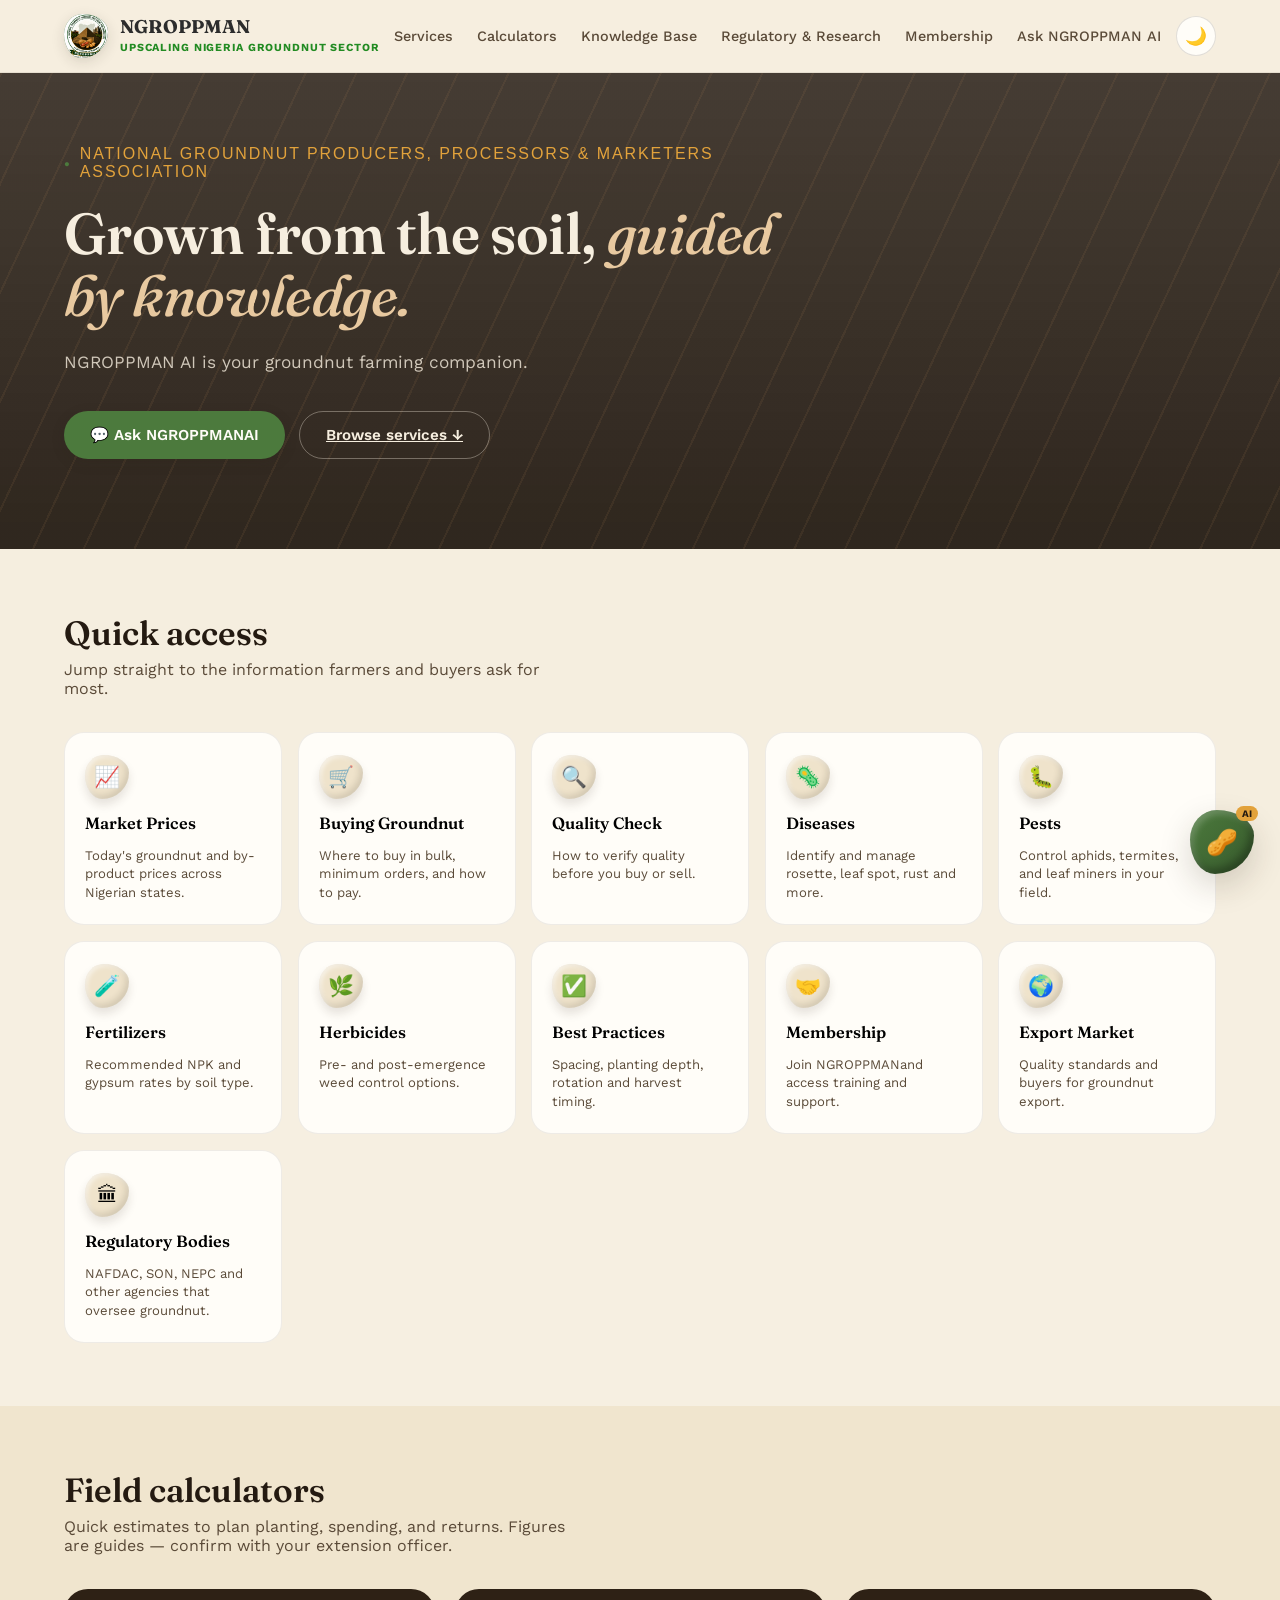
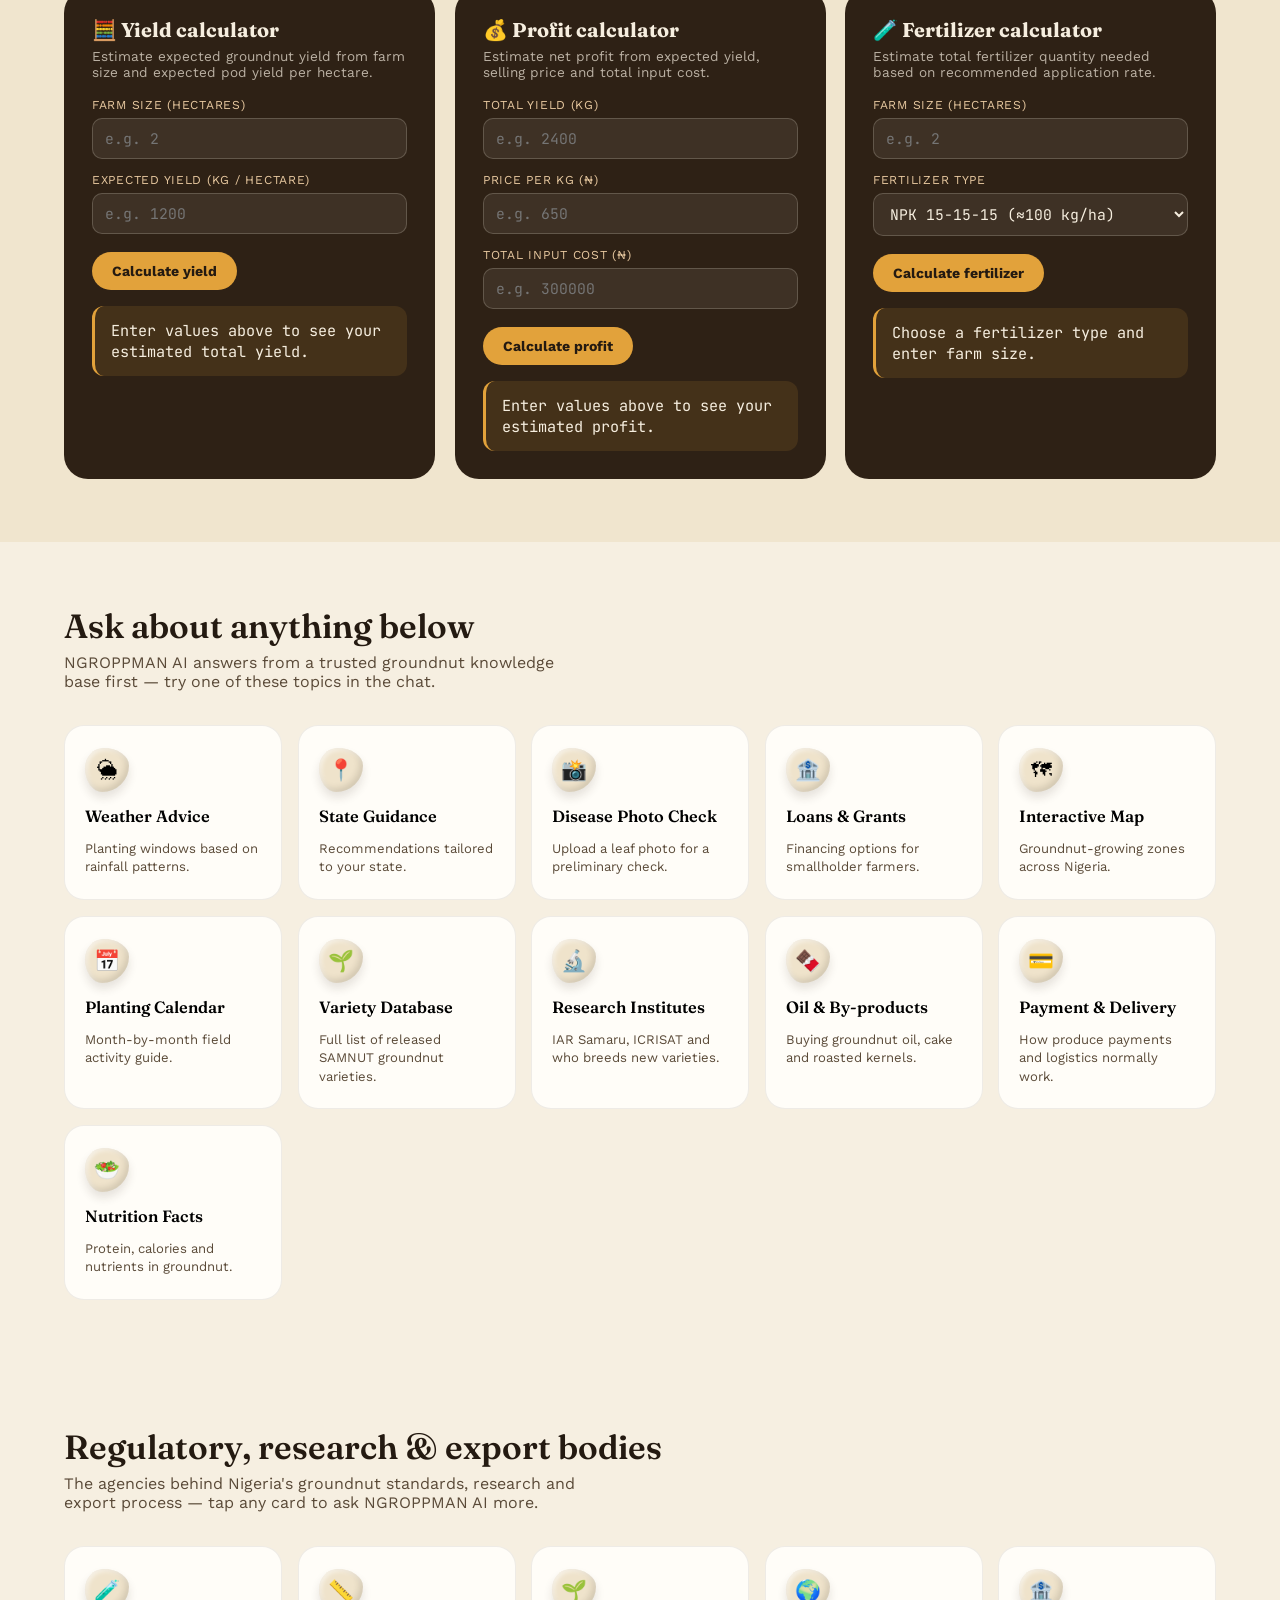
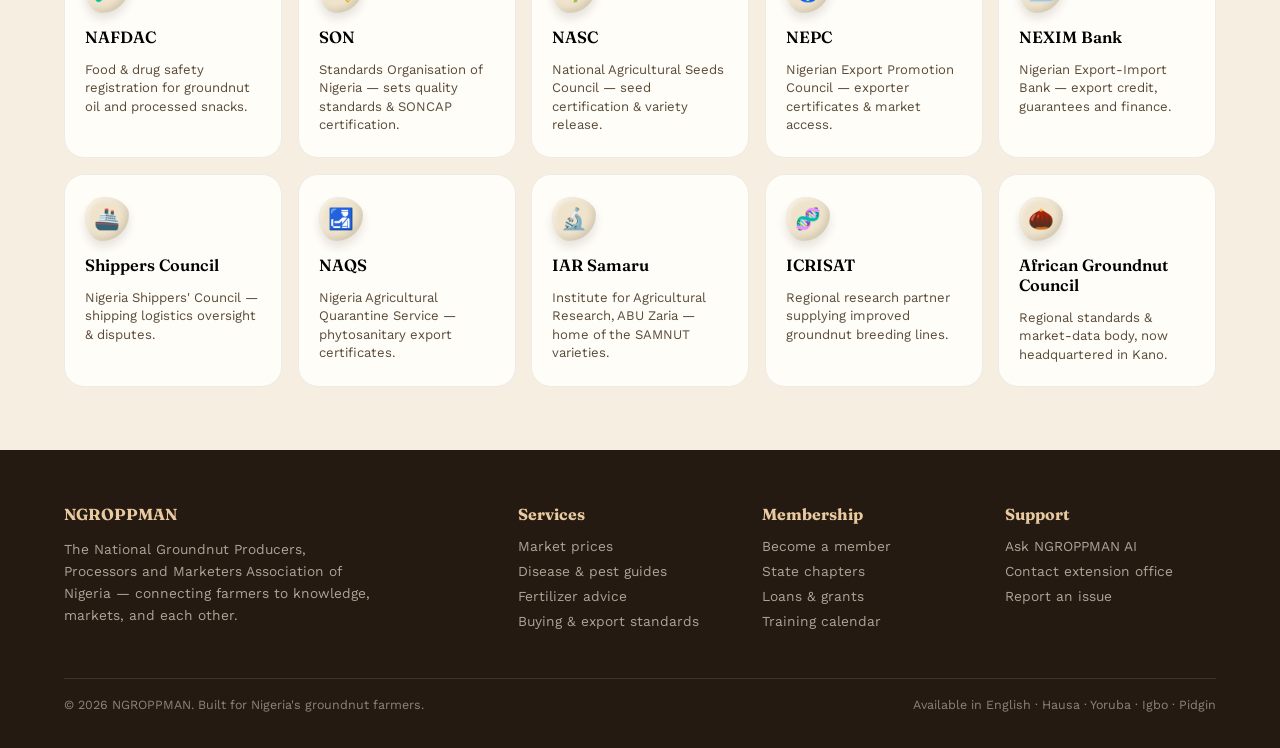
==== Chatbolt.html @ 6d6d4cca "Add files via upload" ====
<!DOCTYPE html>
<html lang="en">
<head>
<meta charset="UTF-8">
<meta name="viewport" content="width=device-width, initial-scale=1.0">
<title>NGROPPMAN AI — Groundnut Farming Assistant</title>
<link rel="preconnect" href="https://fonts.googleapis.com">
<link href="https://fonts.googleapis.com/css2?family=Fraunces:opsz,wght@9..144,400;9..144,500;9..144,600;9..144,700&family=Work+Sans:wght@400;500;600;700&family=JetBrains+Mono:wght@400;500;700&display=swap" rel="stylesheet">
<style>
/* ============ TOKENS ============ */
:root{
  --soil:#2E2115;
  --soil-2:#3E2C1B;
  --peanut:#C6905A;
  --peanut-light:#E8C9A0;
  --leaf:#4C7A3D;
  --leaf-dark:#375A2C;
  --cream:#F6EEDF;
  --cream-2:#EFE3CB;
  --sun:#E2A23B;
  --ink:#241A11;
  --ink-soft:#5A4A38;
  --white:#FFFDF8;
  --danger:#B4472F;
  --radius-pod: 42% 58% 61% 39% / 46% 40% 60% 54%;
  --shadow: 0 12px 32px rgba(46,33,21,0.18);
  --shadow-sm: 0 4px 14px rgba(46,33,21,0.14);
  --font-display: 'Fraunces', serif;
  --font-body: 'Work Sans', sans-serif;
  --font-mono: 'JetBrains Mono', monospace;
  --cream-a: rgba(246,238,223,0.93);
  --cream-2-a: rgba(239,227,203,0.93);
}
[data-theme="dark"]{
  --cream:#221810;
  --cream-2:#2A1E13;
  --white:#2A1E13;
  --ink:#F3E7D4;
  --ink-soft:#CBB79C;
  --soil:#150F0A;
  --shadow: 0 12px 32px rgba(0,0,0,0.45);
  --cream-a: rgba(34,24,16,0.88);
  --cream-2-a: rgba(42,30,19,0.88);
}
*{box-sizing:border-box; margin:0; padding:0;}
html{scroll-behavior:smooth;}
body{
  font-family: var(--font-body);
  color: var(--ink);
  background-image:
    linear-gradient(var(--cream-a), var(--cream-a)),
    url('https://images.unsplash.com/photo-1549978113-29eb25c8177f?fm=jpg&q=70&w=2400&auto=format&fit=crop');
  background-size: cover;
  background-position: center top;
  background-repeat: no-repeat;
  background-attachment: fixed;
  transition: background-color .35s ease, color .35s ease;
  overflow-x:hidden;
}
@media (max-width:760px){
  body{ background-attachment: scroll; }
}
img{max-width:100%; display:block;}
a{color:inherit;}
button{font-family:inherit; cursor:pointer;}
::selection{background:var(--sun); color:var(--ink);}
@media (prefers-reduced-motion: reduce){
  *{animation-duration:0.01ms !important; transition-duration:0.01ms !important;}
}

/* ============ FURROW TEXTURE ============ */
.furrow-bg{
  background-image: repeating-linear-gradient(
    100deg,
    rgba(31,42,31,1.) 0px, rgba(76,122,61,0.06) 2px,
    transparent 2px, transparent 20px
  );
}

/* ============ HEADER ============ */
header{
  position: sticky; top:0; z-index:50;
  display:flex; align-items:center; justify-content:space-between;
  padding: 14px 5vw;
  background: var(--cream-a);
  border-bottom: 1px solid rgba(46,33,21,0.08);
  backdrop-filter: blur(10px);
}
.brand{display:flex; align-items:center; gap:12px;}
.brand-mark{
  width:44px; height:44px; border-radius: var(--radius-pod);
  background: linear-gradient(135deg, var(--leaf), var(--leaf-dark));
  display:flex; align-items:center; justify-content:center;
  color:var(--white); flex-shrink:0; overflow:hidden;
  box-shadow: var(--shadow-sm), inset -3px -4px 7px rgba(0,0,0,0.28), inset 2px 3px 5px rgba(255,255,255,0.22);
}
.brand-mark-img{width:100%; height:100%; object-fit:cover; display:block;}
.brand-mark svg{width:26px; height:26px;}
.brand-text{line-height:1.1;}
.brand-text strong{font-family:var(--font-display); font-size:1.15rem; letter-spacing:0.01em; display:block; font-weight: bolder; color: #2c2c2c;; }
.brand-text span{font-size:0.68rem; color:#228b22; text-transform:uppercase; letter-spacing:0.08em; font-weight: bold;}
nav.top-links{display:flex; gap:24px; align-items:center;}
nav.top-links a{font-size:0.9rem; font-weight:500; text-decoration:none; color:var(--ink-soft); transition:color .2s; white-space:nowrap;}
nav.top-links a:hover{color:var(--leaf);}
.header-actions{display:flex; align-items:center; gap:10px;}
.icon-btn{
  width:40px; height:40px; border-radius:50%; border:1px solid rgba(46,33,21,0.14);
  background:var(--white); display:flex; align-items:center; justify-content:center;
  color:var(--ink); font-size:1.1rem; transition: all .2s;
}
.icon-btn:hover{border-color:var(--leaf); color:var(--leaf); transform:translateY(-1px);}
.menu-toggle{display:none;}

/* ============ HERO ============ */
.hero{
  position:relative;
  padding: 8vh 5vw 10vh;
  background:
    linear-gradient(180deg, rgba(30,21,13,0.82), rgba(30,21,13,0.92)),
    url('https://images.unsplash.com/photo-1739283487615-756b7290f7fb?fm=jpg&q=80&w=2000&auto=format&fit=crop')
    center 65% / cover no-repeat;
  color: var(--cream);
  overflow:hidden;
}
.hero::before{
  content:"";
  position:absolute; inset:0;
  background-image: repeating-linear-gradient(
    115deg, rgba(198,144,90,0.09) 0 2px, transparent 2px 46px
  );
  pointer-events:none;
}
.hero-inner{
  position:relative; z-index:2;
  max-width: 720px;
}
.eyebrow{
  display:inline-flex; align-items:center; gap:8px; font-family: 'Franklin Gothic Medium', 'Arial Narrow', Arial, sans-serif;
 font-size:1.rem; letter-spacing:0.12em; text-transform:uppercase;
  color: var(--sun); margin-bottom:22px;
}
.eyebrow::before{content:"●"; color:var(--leaf); font-size:0.6rem;}
.hero h1{
  font-family: var(--font-display);
  font-weight:600;
  font-size: clamp(1.5rem, 5vw, 3.6rem);
  line-height:1.08;
  letter-spacing:-0.01em;
}
.hero h1 em{font-style:italic; color:var(--peanut-light); font-weight:500;}
.hero p.lead{
  margin-top:22px; font-size:1.08rem; color:rgba(246,238,223,0.8); max-width:56ch; line-height:1.6;
}
.hero-ctas{display:flex; gap:14px; margin-top:34px; flex-wrap:wrap;}
.btn{
  border:none; border-radius:999px; padding:14px 26px; font-weight:600; font-size:0.95rem;
  display:inline-flex; align-items:center; gap:8px; transition: transform .2s, box-shadow .2s, background .2s;
}
.btn-primary{background:var(--leaf); color:var(--white); box-shadow: var(--shadow-sm);}
.btn-primary:hover{transform:translateY(-2px); box-shadow: var(--shadow);}
.btn-ghost{background:transparent; color:var(--cream); border:1px solid rgba(246,238,223,0.35);}
.btn-ghost:hover{border-color:var(--sun); color:var(--sun);}

/* 3D pod scene — rendered by Three.js, rotating groundnut pods with real lighting/depth */
.pod-scene{position:absolute; right:-2%; top:0; width:46%; height:100%; z-index:1; opacity:0.95; touch-action:none;}
.pod-scene canvas{width:100% !important; height:100% !important; display:block;}
@media (max-width: 1180px){.pod-scene{width:42%;}}
@media (max-width: 900px){.pod-scene{width:44%; opacity:0.8;}}
@media (max-width: 760px){
  .hero{padding-bottom:6vh;}
  .pod-scene{position:relative; width:min(260px,68vw); height:200px; margin:32px auto 0; right:auto; top:auto; opacity:1;}
}

/* ============ QUICK ACCESS ============ */
.section{padding: 7vh 5vw; background-color: var(--cream-a);}
.section-head{display:flex; align-items:flex-end; justify-content:space-between; margin-bottom:34px; flex-wrap:wrap; gap:14px;}
.section-head h2{font-family:var(--font-display); font-size:clamp(1.5rem,3vw,2.1rem); font-weight:600;}
.section-head p{color:var(--ink-soft); max-width:52ch; margin-top:6px;}
.quick-grid{
  display:grid; grid-template-columns:repeat(auto-fill, minmax(190px,1fr)); gap:16px;
  perspective:1400px;
}
.quick-card{
  background: var(--white); border-radius:20px; padding:22px 20px;
  border:1px solid rgba(46,33,21,0.08);
  display:flex; flex-direction:column; gap:14px; text-align:left;
  transition: transform .22s ease, box-shadow .22s ease, border-color .22s;
  position:relative; overflow:hidden;
  transform-style:preserve-3d; will-change:transform;
}
.quick-card:hover{box-shadow:var(--shadow); border-color:var(--leaf);}
.quick-card .qi{
  width:44px; height:44px; border-radius: var(--radius-pod);
  display:flex; align-items:center; justify-content:center; font-size:1.3rem;
  background: var(--cream-2); transform: translateZ(18px);
  box-shadow: inset -3px -3px 6px rgba(46,33,21,0.14), inset 2px 2px 5px rgba(255,255,255,0.6), 0 6px 10px rgba(46,33,21,0.12);
}
.quick-card strong, .quick-card span{transform: translateZ(10px);}
.quick-card strong{font-family:var(--font-display); font-size:1.02rem; font-weight:600;}
.quick-card span{font-size:0.82rem; color:var(--ink-soft); line-height:1.4;}

/* ============ CALCULATORS ============ */
.tools-wrap{display:grid; grid-template-columns:repeat(auto-fit,minmax(300px,1fr)); gap:20px; perspective:1400px;}
.tool-card{
  background: var(--soil); color:var(--cream); border-radius:24px; padding:28px;
  position:relative; overflow:hidden;
  transform-style:preserve-3d; will-change:transform;
  transition: box-shadow .25s ease;
}
.tool-card:hover{box-shadow:var(--shadow);}
.tool-card h3{font-family:var(--font-display); font-size:1.25rem; margin-bottom:6px;}
.tool-card p{color:rgba(246,238,223,0.7); font-size:0.85rem; margin-bottom:18px;}
.field-row{display:flex; flex-direction:column; gap:6px; margin-bottom:14px;}
.field-row label{font-size:0.76rem; text-transform:uppercase; letter-spacing:0.06em; color:var(--peanut-light);}
.field-row input, .field-row select{
  background: rgba(246,238,223,0.08); border:1px solid rgba(246,238,223,0.2);
  color:var(--cream); padding:10px 12px; border-radius:10px; font-family:var(--font-mono); font-size:0.92rem;
}
.field-row input:focus, .field-row select:focus{outline:2px solid var(--sun); outline-offset:1px;}
.tool-result{
  margin-top:16px; padding:14px 16px; background:rgba(226,162,59,0.12); border-radius:12px;
  border-left:3px solid var(--sun); font-family:var(--font-mono); font-size:0.95rem; min-height:20px;
}
.calc-btn{
  background:var(--sun); color:var(--ink); border:none; padding:11px 20px; border-radius:999px;
  font-weight:700; font-size:0.88rem; margin-top:4px;
}
.calc-btn:hover{filter:brightness(1.06);}

/* ============ FOOTER ============ */
footer{
  background: var(--ink); color: var(--cream-2); padding: 6vh 5vw 4vh;
}
[data-theme="dark"] footer{background:#0F0B07;}
.footer-grid{display:grid; grid-template-columns:2fr repeat(3,1fr); gap:32px; margin-bottom:40px;}
@media (max-width:800px){.footer-grid{grid-template-columns:1fr 1fr;}}
.footer-grid h4{font-family:var(--font-display); font-size:1rem; margin-bottom:14px; color:var(--peanut-light);font-weight: bolder;}
.footer-grid ul{list-style:none; color: #ffff; }
.footer-grid li{margin-bottom:9px; font-size:0.86rem; color:rgba(246,238,223,0.65);}
.footer-bottom{border-top:1px solid rgba(246,238,223,0.12); padding-top:18px; display:flex; justify-content:space-between; flex-wrap:wrap; gap:10px; font-size:0.78rem; color:rgba(246,238,223,0.5);}

/* ============ FLOATING CHAT LAUNCHER ============ */
.chat-launcher{
  position:fixed; bottom:26px; right:26px; z-index:200;
  width:64px; height:64px; border-radius: var(--radius-pod);
  background: linear-gradient(135deg, var(--leaf), var(--leaf-dark));
  color:var(--white); border:none;
  box-shadow: var(--shadow), inset -4px -5px 9px rgba(0,0,0,0.3), inset 3px 4px 7px rgba(255,255,255,0.22);
  display:flex; align-items:center; justify-content:center; font-size:1.6rem;
  animation: floatPulse 3.4s ease-in-out infinite;
  transition: transform .2s ease;
}
.chat-launcher:hover{transform:scale(1.08) translateY(-2px);}
@keyframes floatPulse{
  0%,100%{ box-shadow: 0 12px 32px rgba(46,33,21,0.18), 0 0 0 0 rgba(76,122,61,0.35);}
  50%{ box-shadow: 0 12px 32px rgba(46,33,21,0.18), 0 0 0 12px rgba(76,122,61,0);}
}
.chat-launcher .badge{
  position:absolute; top:-4px; right:-4px; background:var(--sun); color:var(--ink);
  font-size:0.62rem; font-weight:700; border-radius:999px; padding:2px 6px;
}

/* ============ CHAT WINDOW ============ */
.chat-window{
  position:fixed; bottom:26px; right:26px; z-index:250;
  width:min(400px, 92vw); height:min(660px, 84vh);
  background:var(--white); border-radius:26px; box-shadow: var(--shadow);
  display:flex; flex-direction:column; overflow:hidden;
  transform: translateY(24px) scale(0.96); opacity:0; pointer-events:none;
  transition: all .28s cubic-bezier(.2,.9,.3,1);
  border:1px solid rgba(46,33,21,0.08);
}
.chat-window.open{transform:translateY(0) scale(1); opacity:1; pointer-events:all;}
.chat-head{
  background: var(--soil); color:var(--cream); padding:16px 18px;
  display:flex; align-items:center; gap:12px;
}
.chat-head .avatar{
  width:38px; height:38px; border-radius:var(--radius-pod);
  background: linear-gradient(135deg,var(--sun),var(--peanut));
  display:flex; align-items:center; justify-content:center; font-size:1.1rem;
  box-shadow: inset -3px -4px 7px rgba(0,0,0,0.28), inset 2px 3px 5px rgba(255,255,255,0.25);
}
.chat-head-info{flex:1; line-height:1.2;}
.chat-head-info strong{font-family:var(--font-display); font-size:0.98rem;}
.chat-head-info span{font-size:0.72rem; color:rgba(246,238,223,0.6); display:flex; align-items:center; gap:5px;}
.chat-head-info span::before{content:""; width:6px; height:6px; border-radius:50%; background:#6FCF6F; display:inline-block;}
.chat-close{background:none; border:none; color:var(--cream); font-size:1.2rem; opacity:0.75;}
.chat-close:hover{opacity:1;}

.chat-toolbar{
  display:flex; gap:8px; padding:10px 14px; border-bottom:1px solid rgba(46,33,21,0.08);
  background: var(--cream-2); overflow-x:auto;
}
.chat-toolbar select{
  border:1px solid rgba(46,33,21,0.15); background:var(--white); color:var(--ink);
  border-radius:8px; padding:6px 8px; font-size:0.78rem; font-family:var(--font-body);
}
.tt-btn{
  border:1px solid rgba(46,33,21,0.15); background:var(--white); border-radius:8px;
  padding:6px 9px; font-size:0.78rem; color:var(--ink-soft); display:flex; align-items:center; gap:5px; white-space:nowrap;
}
.tt-btn.active{border-color:var(--leaf); color:var(--leaf); background:rgba(76,122,61,0.08);}

.chat-body{
  flex:1; overflow-y:auto; padding:16px; display:flex; flex-direction:column; gap:12px;
  background: var(--cream);
}
/* dialogue rows: avatar + bubble, so it reads as a back-and-forth conversation */
.msg-row{display:flex; align-items:flex-end; gap:8px; max-width:100%;}
.msg-row.bot{justify-content:flex-start;}
.msg-row.user{justify-content:flex-end;}
.msg-avatar{
  width:26px; height:26px; border-radius:var(--radius-pod); flex-shrink:0;
  display:flex; align-items:center; justify-content:center; font-size:0.85rem;
  background: linear-gradient(135deg,var(--sun),var(--peanut)); margin-bottom:2px;
  box-shadow: inset -2px -3px 5px rgba(0,0,0,0.28), inset 1px 2px 4px rgba(255,255,255,0.25);
}
.msg-row.user .msg-avatar{background:var(--leaf); color:var(--white);}
.msg{max-width:78%; padding:11px 14px; border-radius:16px; font-size:0.89rem; line-height:1.5; animation: msgIn .25s ease;}
@keyframes msgIn{from{opacity:0; transform:translateY(6px);} to{opacity:1; transform:translateY(0);}}
.msg.bot{background:var(--white); border:1px solid rgba(46,33,21,0.08); border-bottom-left-radius:4px;}
.msg.user{background:var(--leaf); color:var(--white); border-bottom-right-radius:4px;}
.msg.bot .src{display:block; margin-top:8px; font-size:0.68rem; color:var(--ink-soft); font-family:var(--font-mono);}
.msg img{border-radius:10px; margin-top:8px; max-width:100%;}
.timestamp{font-size:0.64rem; color:var(--ink-soft); opacity:0.7; margin-top:3px; display:block;}
.msg-row.user .timestamp{text-align:right;}
.typing-row{display:flex; align-items:flex-end; gap:8px;}
.typing{display:flex; gap:4px; padding:12px 14px; background:var(--white); border-radius:16px; border:1px solid rgba(46,33,21,0.08); border-bottom-left-radius:4px;}
.typing span{width:6px; height:6px; border-radius:50%; background:var(--ink-soft); animation:blink 1.2s infinite;}
.typing span:nth-child(2){animation-delay:.2s;} .typing span:nth-child(3){animation-delay:.4s;}
@keyframes blink{0%,80%,100%{opacity:.25;} 40%{opacity:1;}}

.quick-replies{display:flex; gap:8px; flex-wrap:wrap; padding:0 16px 10px;}
.qr-chip{
  border:1px solid rgba(46,33,21,0.15); background:var(--white); border-radius:999px;
  padding:7px 13px; font-size:0.78rem; color:var(--ink-soft);
}
.qr-chip:hover{border-color:var(--leaf); color:var(--leaf);}

.chat-input-row{
  padding:12px 14px; border-top:1px solid rgba(46,33,21,0.08); background:var(--white);
  display:flex; align-items:flex-end; gap:8px;
}
.chat-input-row textarea{
  flex:1; resize:none; border:1px solid rgba(46,33,21,0.15); border-radius:16px; padding:10px 14px;
  font-family:var(--font-body); font-size:0.88rem; max-height:90px; background:var(--cream); color:var(--ink);
}
.chat-input-row textarea:focus{outline:none; border-color:var(--leaf);}
.round-btn{
  width:40px; height:40px; border-radius:50%; border:none; flex-shrink:0;
  display:flex; align-items:center; justify-content:center; font-size:1.05rem; color:var(--white);
  background:var(--ink-soft);
}
.round-btn.mic{background:var(--peanut);}
.round-btn.mic.recording{background:var(--danger); animation:recPulse 1s infinite;}
@keyframes recPulse{0%,100%{box-shadow:0 0 0 0 rgba(180,71,47,0.5);} 50%{box-shadow:0 0 0 8px rgba(180,71,47,0);}}
.round-btn.send{background:var(--leaf);}
.round-btn.img{background:var(--sun); color:var(--ink);}
.round-btn:hover{filter:brightness(1.08);}
.img-preview{display:flex; align-items:center; gap:8px; padding:0 16px 8px; font-size:0.76rem; color:var(--ink-soft);}
.img-preview img{width:34px; height:34px; object-fit:cover; border-radius:8px;}
.img-preview button{background:none; border:none; color:var(--danger); font-size:0.9rem;}

@media (max-width:480px){
  .chat-window{ bottom:0; right:0; width:100vw; height:100vh; border-radius:0;}
  .chat-launcher{bottom:18px; right:18px;}
}

/* Mobile nav */
@media (max-width: 768px) {
  .menu-toggle{
    display:flex;
  }
  .top-links {
    position: absolute;
    top: 100%;
    left: 0;
    right: 0;
    display: flex;
    flex-direction: column;
    background: var(--soil);
    max-height: 0;
    overflow: hidden;
    opacity: 0;
    transition: max-height 0.3s ease, opacity 0.3s ease;
    z-index: 50;
    gap: 0;
  }

  .top-links.open {
    max-height: 400px;
    opacity: 1;
  }

  nav.top-links a {          /* ← was ".top-links a" */
    color: #FFFDF8;
    padding: 14px 20px;
    border-bottom: 1px solid rgba(255,255,255,0.08);
  }

  header {
    position: relative;
  }
}

/* Desktop: make sure mobile styles don't leak */
@media (min-width: 769px) {
  .top-links {
    position: static;
    display: flex;
    max-height: none;
    opacity: 1;
  }
}

/* ============ RESPONSIVE TUNING: tablets, laptops, desktops ============ */

/* touch-friendly tap targets everywhere, all breakpoints */
.icon-btn, .round-btn, .calc-btn, .qr-chip, .tt-btn, .chat-close{ -webkit-tap-highlight-color:transparent; }
@media (pointer:coarse){
  .icon-btn{width:44px; height:44px;}
  .round-btn{width:44px; height:44px;}
  .qr-chip, .tt-btn{padding-top:9px; padding-bottom:9px;}
  nav.top-links a{padding:6px 0;}
}

/* large desktops / laptops: cap line-length, give sections breathing room */
@media (min-width:1440px){
  .hero-inner{max-width:800px;}
  .section{padding:8vh 6vw;}
  .quick-grid{grid-template-columns:repeat(auto-fill, minmax(210px,1fr));}
}

/* tablets in landscape and small laptops */
@media (max-width:1024px){
  .section{padding:6vh 5vw;}
  .hero{padding:7vh 5vw 8vh;}
  .quick-grid{grid-template-columns:repeat(auto-fill, minmax(170px,1fr)); gap:14px;}
  .tools-wrap{grid-template-columns:repeat(auto-fit,minmax(260px,1fr));}
  .chat-window{width:min(380px, 90vw); height:min(600px, 80vh);}
}

/* tablets in portrait */
@media (max-width:860px){
  .hero{text-align:left;}
  .hero-ctas .btn{flex:1 1 auto; justify-content:center;}
  .section-head{align-items:flex-start;}
  .quick-grid{grid-template-columns:repeat(2, 1fr);}
  .footer-grid{gap:24px;}
}

/* small tablets / large phones */
@media (max-width:680px){
  header{padding:12px 5vw;}
  .brand-text strong{font-size:1.02rem;}
  .hero p.lead{font-size:1rem;}
  .hero-ctas{gap:10px;}
  .btn{padding:13px 20px; font-size:0.9rem;}
  .quick-grid{grid-template-columns:repeat(2, 1fr); gap:12px;}
  .quick-card{padding:18px 16px;}
  .tools-wrap{grid-template-columns:1fr;}
  .footer-grid{grid-template-columns:1fr 1fr; gap:22px;}
  .footer-grid > div{
    background: rgba(246,238,223,0.05);
    border: 1px solid rgba(246,238,223,0.1);
    border-radius: 16px;
    padding: 16px 16px 6px;
    
  }
  .footer-grid > div:first-child{
    grid-column: 1 / -1;
    background: rgba(198,144,90,0.08);
    border-color: rgba(198,144,90,0.18);
  }
}

/* phones */
@media (max-width:420px){
  .quick-grid{grid-template-columns:1fr 1fr; gap:10px;}
  .hero h1{font-size:clamp(1.7rem, 8vw, 2.2rem); }
  .footer-bottom{flex-direction:column; align-items:flex-start;}
}
</style>
</head>
<body>

<header>
  <div class="brand">
    <div class="brand-mark" aria-label="NGROPPMAN logo">
      <img src="ngroppman logo.jpeg">
    </div>
    <div class="brand-text">
      <strong>NGROPPMAN</strong>
      <span>Upscaling Nigeria Groundnut Sector</span>
    </div>
  </div>
  <nav class="top-links" id="topNav">
    <a href="#quick-access">Services</a>
    <a href="#tools">Calculators</a>
    <a href="#kb">Knowledge Base</a>
    <a href="#bodies">Regulatory &amp; Research</a>
    <a href="#membership">Membership</a>
    <a href="#" onclick="openChat(); return false;">Ask NGROPPMAN AI</a>
  </nav>
  <div class="header-actions">
    <button class="icon-btn" id="themeToggle" title="Toggle dark mode" aria-label="Toggle dark mode">🌙</button>
    <button class="icon-btn menu-toggle" id="menuToggle" aria-label="Open menu">☰</button>
  </div>
</header>

<section class="hero">
  <div class="hero-inner">
    <div class="eyebrow">National Groundnut Producers, Processors &amp; Marketers Association</div>
    <h1>Grown from the soil, <em>guided by knowledge.</em></h1>
    <p class="lead">NGROPPMAN AI is your groundnut farming companion.</p>
    <div class="hero-ctas">
      <button class="btn btn-primary" onclick="openChat()">💬 Ask NGROPPMANAI</button>
      <a class="btn btn-ghost" href="#quick-access">Browse services ↓</a>
    </div>
  </div>
  <div class="pod-scene" id="podScene" aria-hidden="true"></div>
</section>

<section class="section furrow-bg" id="quick-access">
  <div class="section-head">
    <div>
      <h2>Quick access</h2>
      <p>Jump straight to the information farmers and buyers ask for most.</p>
    </div>
  </div>
  <div class="quick-grid" id="quickGrid"></div>
</section>

<section class="section" id="tools" style="background-color:var(--cream-2-a);">
  <div class="section-head">
    <div>
      <h2>Field calculators</h2>
      <p>Quick estimates to plan planting, spending, and returns. Figures are guides — confirm with your extension officer.</p>
    </div>
  </div>
  <div class="tools-wrap">

    <div class="tool-card">
      <h3>🧮 Yield calculator</h3>
      <p>Estimate expected groundnut yield from farm size and expected pod yield per hectare.</p>
      <div class="field-row">
        <label>Farm size (hectares)</label>
        <input type="number" id="yFarm" placeholder="e.g. 2" min="0" step="0.1">
      </div>
      <div class="field-row">
        <label>Expected yield (kg / hectare)</label>
        <input type="number" id="yPerHa" placeholder="e.g. 1200" min="0">
      </div>
      <button class="calc-btn" onclick="calcYield()">Calculate yield</button>
      <div class="tool-result" id="yResult">Enter values above to see your estimated total yield.</div>
    </div>

    <div class="tool-card">
      <h3>💰 Profit calculator</h3>
      <p>Estimate net profit from expected yield, selling price and total input cost.</p>
      <div class="field-row">
        <label>Total yield (kg)</label>
        <input type="number" id="pYield" placeholder="e.g. 2400" min="0">
      </div>
      <div class="field-row">
        <label>Price per kg (₦)</label>
        <input type="number" id="pPrice" placeholder="e.g. 650" min="0">
      </div>
      <div class="field-row">
        <label>Total input cost (₦)</label>
        <input type="number" id="pCost" placeholder="e.g. 300000" min="0">
      </div>
      <button class="calc-btn" onclick="calcProfit()">Calculate profit</button>
      <div class="tool-result" id="pResult">Enter values above to see your estimated profit.</div>
    </div>

    <div class="tool-card">
      <h3>🧪 Fertilizer calculator</h3>
      <p>Estimate total fertilizer quantity needed based on recommended application rate.</p>
      <div class="field-row">
        <label>Farm size (hectares)</label>
        <input type="number" id="fFarm" placeholder="e.g. 2" min="0" step="0.1">
      </div>
      <div class="field-row">
        <label>Fertilizer type</label>
        <select id="fType">
          <option value="100">NPK 15-15-15 (≈100 kg/ha)</option>
          <option value="50">SSP — Single Super Phosphate (≈50 kg/ha)</option>
          <option value="25">Gypsum, at pegging (≈25 kg/ha)</option>
        </select>
      </div>
      <button class="calc-btn" onclick="calcFert()">Calculate fertilizer</button>
      <div class="tool-result" id="fResult">Choose a fertilizer type and enter farm size.</div>
    </div>

  </div>
</section>

<section class="section" id="kb">
  <div class="section-head">
    <div>
      <h2>Ask about anything below</h2>
      <p>NGROPPMAN AI answers from a trusted groundnut knowledge base first — try one of these topics in the chat.</p>
    </div>
  </div>
  <div class="quick-grid" id="kbGrid"></div>
</section>

<section class="section furrow-bg" id="bodies">
  <div class="section-head">
    <div>
      <h2>Regulatory, research &amp; export bodies</h2>
      <p>The agencies behind Nigeria's groundnut standards, research and export process — tap any card to ask NGROPPMAN AI more.</p>
    </div>
  </div>
  <div class="quick-grid" id="bodiesGrid"></div>
</section>

<footer id="membership">
  <div class="footer-grid">
    <div>
      <h4>NGROPPMAN</h4>
      <p style="font-size:0.86rem; color:rgba(246,238,223,0.65); max-width:34ch; line-height:1.6;">
        The National Groundnut Producers, Processors and Marketers Association of Nigeria — connecting farmers to knowledge, markets, and each other.
      </p>
    </div>
    <div>
      <h4>Services</h4>
      <ul>
        <li>Market prices</li>
        <li>Disease &amp; pest guides</li>
        <li>Fertilizer advice</li>
        <li>Buying &amp; export standards</li>
      </ul>
    </div>
    <div>
      <h4>Membership</h4>
      <ul>
        <li>Become a member</li>
        <li>State chapters</li>
        <li>Loans &amp; grants</li>
        <li>Training calendar</li>
      </ul>
    </div>
    <div>
      <h4>Support</h4>
      <ul>
        <li>Ask NGROPPMAN AI</li>
        <li>Contact extension office</li>
        <li>Report an issue</li>
      </ul>
    </div>
  </div>
  <div class="footer-bottom">
    <span>© 2026 NGROPPMAN. Built for Nigeria's groundnut farmers.</span>
    <span>Available in English · Hausa · Yoruba · Igbo · Pidgin</span>
  </div>
</footer>

<!-- Chat launcher -->
<button class="chat-launcher" id="chatLauncher" onclick="openChat()" aria-label="Open NGROPPMAN AI chat">
 🥜 <span class="badge">AI</span>
</button>

<!-- Chat window -->
<div class="chat-window" id="chatWindow" role="dialog" aria-label="NGROPPMAN AI chat">
  <div class="chat-head">
    <div class="avatar">🥜</div>
    <div class="chat-head-info">
      <strong>NGROPPMAN AI</strong>
      <span id="statusLine">Online · answers from the NGROPPMAN knowledge base</span>
    </div>
    <button class="chat-close" onclick="closeChat()" aria-label="Close chat">✕</button>
  </div>

  <div class="chat-toolbar">
    <select id="langSelect" title="Response language">
      <option value="en">🇬🇧 English</option>
      <option value="ha">🇳🇬 Hausa</option>
      <option value="yo">🇳🇬 Yoruba</option>
      <option value="ig">🇳🇬 Igbo</option>
      <option value="pcm">🇳🇬 Pidgin</option>
    </select>
    <button class="tt-btn" id="voiceOutToggle" onclick="toggleVoiceOut()">🔊 Voice reply: off</button>
    <button class="tt-btn" onclick="toggleTheme()">🌙 Dark mode</button>
  </div>

  <div class="chat-body" id="chatBody"></div>

  <div class="quick-replies" id="quickReplies"></div>
  <div class="img-preview" id="imgPreview" style="display:none;">
    <img id="imgPreviewThumb" src="" alt="">
    <span>Photo attached — describe the symptoms and send.</span>
    <button onclick="clearImage()">Remove</button>
  </div>

  <div class="chat-input-row">
    <button class="round-btn img" onclick="document.getElementById('imgInput').click()" title="Attach photo" aria-label="Attach photo">📎</button>
    <input type="file" id="imgInput" accept="image/*" style="display:none" onchange="handleImage(event)">
    <textarea id="chatInput" rows="1" placeholder="Type your farming question..." onkeydown="handleKey(event)"></textarea>
    <button class="round-btn mic" id="micBtn" onclick="toggleMic()" title="Voice input" aria-label="Voice input">🎤</button>
    <button class="round-btn send" onclick="sendMessage()" title="Send" aria-label="Send message">➤</button>
  </div>
</div>

<script src="https://cdnjs.cloudflare.com/ajax/libs/three.js/r128/three.min.js"></script>
<script>
/* =====================================================================
   NGROPPMANAI — front-end demo logic.
   The knowledge base below is illustrative sample content standing in
   for Phase 2 (real NGROPPMANmanuals / extension guides / research).
   The reply engine is a keyword-matching stand-in for the Phase 3
   system-prompted AI, wired so the real API call can be dropped in
   later at callAI() without changing any UI code.
===================================================================== */

/* ---------- THEME ---------- */
function toggleTheme(){
  const html = document.documentElement;
  const isDark = html.getAttribute('data-theme') === 'dark';
  html.setAttribute('data-theme', isDark ? 'light' : 'dark');
  document.getElementById('themeToggle').textContent = isDark ? '🌙' : '☀️';
}
document.getElementById('themeToggle').onclick = toggleTheme;

/* ---------- MOBILE NAV ---------- */
const menuToggle = document.getElementById('menuToggle');
const topNav = document.getElementById('topNav');

menuToggle.addEventListener('click', () => {
  topNav.classList.toggle('open');
  const isOpen = topNav.classList.contains('open');
  menuToggle.setAttribute('aria-expanded', isOpen);
  menuToggle.textContent = isOpen ? '✕' : '☰';
});

topNav.querySelectorAll('a').forEach(link => {
  link.addEventListener('click', () => {
    topNav.classList.remove('open');
    menuToggle.textContent = '☰';
  });
});

/* ---------- QUICK ACCESS DATA ---------- */
const QUICK_ACCESS = [
  {icon:'📈', title:'Market Prices', desc:"Today's groundnut and by-product prices across Nigerian states.", q:"What is the current market price for groundnut?"},
  {icon:'🛒', title:'Buying Groundnut', desc:'Where to buy in bulk, minimum orders, and how to pay.', q:'Where can I buy groundnut in bulk?'},
  {icon:'🔍', title:'Quality Check', desc:'How to verify quality before you buy or sell.', q:'How do I check groundnut quality before buying?'},
  {icon:'🦠', title:'Diseases', desc:'Identify and manage rosette, leaf spot, rust and more.', q:'What are the common groundnut diseases and how do I manage them?'},
  {icon:'🐛', title:'Pests', desc:'Control aphids, termites, and leaf miners in your field.', q:'How do I control pests in my groundnut farm?'},
  {icon:'🧪', title:'Fertilizers', desc:'Recommended NPK and gypsum rates by soil type.', q:'What fertilizer should I use for groundnut and how much?'},
  {icon:'🌿', title:'Herbicides', desc:'Pre- and post-emergence weed control options.', q:'Which herbicides are recommended for groundnut farming?'},
  {icon:'✅', title:'Best Practices', desc:'Spacing, planting depth, rotation and harvest timing.', q:'What are the best practices for groundnut farming?'},
  {icon:'🤝', title:'Membership', desc:'Join NGROPPMANand access training and support.', q:'How do I become a NGROPPMANmember?'},
  {icon:'🌍', title:'Export Market', desc:'Quality standards and buyers for groundnut export.', q:'What are the export standards for groundnut?'},
  {icon:'🏛', title:'Regulatory Bodies', desc:'NAFDAC, SON, NEPC and other agencies that oversee groundnut.', q:'Tell me about regulatory bodies for groundnut'},
];

const KB_TOPICS = [
  {icon:'🌦', title:'Weather Advice', desc:'Planting windows based on rainfall patterns.', q:'When is the best time to plant groundnut based on weather?'},
  {icon:'📍', title:'State Guidance', desc:'Recommendations tailored to your state.', q:'What groundnut variety is recommended for Kano state?'},
  {icon:'📸', title:'Disease Photo Check', desc:'Upload a leaf photo for a preliminary check.', q:'photo-help'},
  {icon:'🏦', title:'Loans & Grants', desc:'Financing options for smallholder farmers.', q:'What loan or grant options are available for groundnut farmers?'},
  {icon:'🗺', title:'Interactive Map', desc:'Groundnut-growing zones across Nigeria.', q:'Which states in Nigeria grow the most groundnut?'},
  {icon:'📅', title:'Planting Calendar', desc:'Month-by-month field activity guide.', q:'What does a groundnut planting calendar look like?'},
  {icon:'🌱', title:'Variety Database', desc:'Full list of released SAMNUT groundnut varieties.', q:'List groundnut varieties (SAMNUT)'},
  {icon:'🔬', title:'Research Institutes', desc:'IAR Samaru, ICRISAT and who breeds new varieties.', q:'Tell me about research institutes'},
  {icon:'🍫', title:'Oil & By-products', desc:'Buying groundnut oil, cake and roasted kernels.', q:'Tell me about groundnut oil and by-products'},
  {icon:'💳', title:'Payment & Delivery', desc:'How produce payments and logistics normally work.', q:'What payment terms are normal when buying groundnut?'},
  {icon:'🥗', title:'Nutrition Facts', desc:'Protein, calories and nutrients in groundnut.', q:'What is the nutritional value of groundnut?'},
];

/* Regulatory, research & export bodies — Phase 2 stand-in database */
const REG_BODIES = [
  {icon:'🧪', title:'NAFDAC', desc:'Food & drug safety registration for groundnut oil and processed snacks.', q:'Tell me about regulatory bodies for groundnut'},
  {icon:'📏', title:'SON', desc:'Standards Organisation of Nigeria — sets quality standards & SONCAP certification.', q:'Tell me about regulatory bodies for groundnut'},
  {icon:'🌱', title:'NASC', desc:'National Agricultural Seeds Council — seed certification & variety release.', q:'Tell me about regulatory bodies for groundnut'},
  {icon:'🌍', title:'NEPC', desc:'Nigerian Export Promotion Council — exporter certificates & market access.', q:'Tell me about export agencies'},
  {icon:'🏦', title:'NEXIM Bank', desc:'Nigerian Export-Import Bank — export credit, guarantees and finance.', q:'Tell me about export agencies'},
  {icon:'🚢', title:'Shippers Council', desc:'Nigeria Shippers\' Council — shipping logistics oversight & disputes.', q:'Tell me about export agencies'},
  {icon:'🛃', title:'NAQS', desc:'Nigeria Agricultural Quarantine Service — phytosanitary export certificates.', q:'Tell me about export agencies'},
  {icon:'🔬', title:'IAR Samaru', desc:'Institute for Agricultural Research, ABU Zaria — home of the SAMNUT varieties.', q:'Tell me about research institutes'},
  {icon:'🧬', title:'ICRISAT', desc:'Regional research partner supplying improved groundnut breeding lines.', q:'Tell me about research institutes'},
  {icon:'🌰', title:'African Groundnut Council', desc:'Regional standards & market-data body, now headquartered in Kano.', q:'Tell me about research institutes'},
];

function renderCards(list, container){
  const el = document.getElementById(container);
  el.innerHTML = list.map(item => `
    <button class="quick-card" onclick='quickAsk(${JSON.stringify(item.q)})'>
      <div class="qi">${item.icon}</div>
      <strong>${item.title}</strong>
      <span>${item.desc}</span>
    </button>`).join('');
}
renderCards(QUICK_ACCESS, 'quickGrid');
renderCards(KB_TOPICS, 'kbGrid');
renderCards(REG_BODIES, 'bodiesGrid');

function quickAsk(q){
  openChat();
  if(q === 'photo-help'){
    appendBotMessage("You can attach a photo of the affected leaf or pod using the 📎 button, then describe what you're seeing (spots, wilting, holes, discoloration). I'll give a preliminary read — always confirm with your local extension officer before treating.");
    return;
  }
  document.getElementById('chatInput').value = q;
  sendMessage();
}

/* ---------- KNOWLEDGE BASE (Phase 2 stand-in) ---------- */
const KNOWLEDGE_BASE = [
  { id:'price', keys:['price','market','sell','naira','₦'],
    reply:"Groundnut prices vary by state and season. As a general guide, farm-gate prices for shelled groundnut in major producing states (Kano, Jigawa, Katsina, Kaduna) typically range between ₦550 and ₦750 per kg, with unshelled pods around ₦300–₦420 per kg. Prices rise closer to the lean season (June–August) and fall just after harvest (October–December). For today's exact figures, check the Market Prices board — NGROPPMANupdates it daily from state committee reports.",
    src:"Source: NGROPPMAN Daily Market Price Bulletin",
    follow:['Where can I buy groundnut in bulk?','How do I check quality before buying?'] },
  { id:'buy', keys:['buy groundnut','where to buy','wholesale','bulk purchase','bulk order','minimum order','supplier','buy in bulk','purchase groundnut','buying groundnut'],
    reply:"Most bulk groundnut in Nigeria moves through state produce markets (Dawanau Market in Kano is one of the largest in West Africa), registered farmer cooperatives, and NGROPPMAN member groups. Wholesale buyers usually deal directly with cooperative unions or licensed produce buying agents, with minimum order quantities often starting around 1–5 tonnes for commercial buyers. Always ask for a weighing ticket, request a sample bag for a moisture check, and confirm whether the quoted price is for shelled or unshelled (in-shell) groundnut — the two differ a lot in price.",
    src:"Source: NGROPPMAN Market Linkage Guide",
    follow:['How do I check quality before buying?','What payment terms are normal?','Tell me about export agencies'] },
  { id:'quality', keys:['check quality','verify quality','inspect groundnut','moisture content','before buying','quality before','quality check'],
    reply:"Before buying, check moisture — dry kernels should snap rather than bend, since high moisture invites mould and aflatoxin. Look for a uniform kernel colour with no shrivelled or dark seeds, smell for anything musty or rancid (a red flag), and ask for the last aflatoxin test result if you're buying at scale for processing or export. For in-shell groundnut, shake a handful — well-dried pods rattle because the kernel has separated from the shell.",
    src:"Source: NGROPPMAN Buyer's Quality Checklist",
    follow:['What are the export standards?',"What's today's market price?"] },
  { id:'payment', keys:['payment terms','delivery','logistics','transport groundnut','how to pay','deposit','payment'],
    reply:"Common local practice is a part payment or deposit (often 30–50%) on inspection of a sample, with the balance paid on delivery and weighing at the buyer's location. Larger contracts sometimes use a warehouse receipt system, where stored groundnut in a certified warehouse backs the payment. Always agree in writing on who bears transport cost, loading/offloading, and what happens if moisture or weight varies at delivery.",
    src:"Source: NGROPPMAN Market Linkage Guide",
    follow:['How do I check quality before buying?','Are there loans for buying inputs?'] },
  { id:'byproducts', keys:['groundnut oil','processing','cake','by-product','press','byproduct'],
    reply:"Groundnut is also traded as processed by-products: crude and refined groundnut oil, groundnut cake (a protein-rich livestock feed by-product left after oil pressing), and roasted or salted kernels for the snack market. When buying oil, check clarity, smell and free fatty acid content; when buying cake, check protein content and make sure it's free of mould, since poorly dried cake spoils fast.",
    src:"Source: NGROPPMAN Processing & By-Products Guide",
    follow:["What's today's market price?",'What are the export standards?'] },
  { id:'disease', keys:['disease','rosette','leaf spot','rust','fungus','wilt','yellow'],
    reply:"The most common groundnut diseases in Nigeria are: Groundnut Rosette Virus (spread by aphids — causes stunting and yellow mottled leaves; control by early planting and aphid management), Cercospora Leaf Spot (dark circular spots — use resistant varieties and fungicide sprays at first sign), and Rust (orange pustules on leaves — remove infected debris after harvest, rotate crops). If you're seeing a specific symptom, describe it or send a photo and I can narrow it down.",
    src:"Source: NGROPPMAN Pest & Disease Field Guide",
    follow:['Send a photo instead','How do I control pests?'] },
  { id:'pest', keys:['pest','aphid','termite','miner','insect','worm'],
    reply:"Key groundnut pests include aphids (vector for rosette virus — treat early with recommended insecticide or neem-based options), termites (attack pods in dry soil — avoid delayed harvest, use seed treatment), and leaf miners (tunnel through leaves — remove and destroy affected leaves, rotate crops). Weekly scouting and treating only when thresholds are crossed protects yield without overusing chemicals.",
    src:"Source: NGROPPMAN Pest & Disease Field Guide",
    follow:['What are the common diseases?','What fertilizer should I use?'] },
  { id:'fertilizer', keys:['fertilizer','npk','manure','gypsum','nutrient','soil fertility'],
    reply:"Groundnut generally needs modest nitrogen (it fixes its own via root nodules) but responds well to phosphorus and calcium. A common recommendation is NPK 15-15-15 at about 100 kg/ha at planting, plus gypsum at about 25 kg/ha at pegging (flowering stage) to support pod filling. On poor sandy soils, well-rotted organic manure at 2–3 tonnes/ha before planting improves structure and nutrient retention. Use the Fertilizer Calculator above to size this to your farm.",
    src:"Source: NGROPPMAN Fertilizer Recommendation Guide",
    follow:['Which herbicides should I use?','What are the best practices?'] },
  { id:'herbicide', keys:['herbicide','weed'],
    reply:"For weed control, apply a pre-emergence herbicide (such as pendimethalin) within 1–3 days after planting before weeds emerge, followed by hand-weeding or a post-emergence herbicide at 3–4 weeks if needed. Avoid overlapping herbicide with fertilizer application, and always follow label rates — over-application can stunt groundnut seedlings.",
    src:"Source: NGROPPMAN Herbicide Recommendation Guide",
    follow:['What fertilizer should I use?','What are the best practices?'] },
  { id:'bestpractice', keys:['best practice','spacing','planting depth','rotation','how to plant','harvest'],
    reply:"Core best practices: plant at the start of reliable rains, space rows 45–60 cm apart with 10–15 cm between plants, sow seeds 5 cm deep in moist soil, and rotate with cereals (maize, sorghum) every season to break pest and disease cycles. Harvest when 70–80% of pods show dark veining inside the shell — usually 90–120 days after planting depending on variety. Curing pods in the shade for a few days before storage reduces aflatoxin risk.",
    src:"Source: NGROPPMAN Groundnut Production Manual",
    follow:['Show me a planting calendar','List groundnut varieties (SAMNUT)'] },
  { id:'member', keys:['member','join','membership','association'],
    reply:"To become a NGROPPMAN member, you register with your local state chapter, providing your farm location, size, and produce type. Membership gives you access to training, bulk input discounts, market linkage, and eligibility for cooperative loan schemes. Visit the Membership section of this site or contact your nearest state chapter office to start registration.",
    src:"Source: NGROPPMAN Membership Handbook",
    follow:['Are there loans for buying inputs?','What are the export standards?'] },
  { id:'export', keys:['export','international','standard','quality grade','aflatoxin','export standards'],
    reply:"For export, groundnut must meet strict aflatoxin limits (typically below 4–15 ppb depending on destination market), have moisture content below 8%, and be free of foreign matter, broken kernels, and pest damage above allowed thresholds. Proper drying and storage — keeping pods off bare ground and away from moisture — is the single biggest factor in meeting export quality. NGROPPMAN's Export Desk can connect qualifying farmer groups to registered exporters.",
    src:"Source: NGROPPMAN Export Standards Brief; NEPC Groundnut Product Profile",
    follow:['Tell me about export agencies','How do I check quality before buying?'] },
  { id:'weather', keys:['weather','rain','when to plant','planting time','climate'],
    reply:"Groundnut should generally be planted once rains are reliably established, avoiding both drought stress at germination and waterlogging. In Nigeria's Sudan and Sahel savanna belts (Kano, Jigawa, Katsina), this is typically late May to June. In the Guinea savanna (Kaduna, Niger, Bauchi), planting can often start a few weeks earlier. Always check the current season's rainfall outlook from NiMet before committing, as onset dates shift year to year.",
    src:"Source: NGROPPMAN Climate-Smart Agriculture Guide",
    follow:['Show me a planting calendar','What variety is recommended for my state?'] },
  { id:'state', keys:['state','kano','jigawa','katsina','kaduna','variety'],
    reply:"State-specific variety guidance (general): Kano and Jigawa (Sudan savanna) — SAMNUT 24 or SAMNUT 25, both drought-tolerant. Kaduna and Niger (Guinea savanna) — SAMNUT 23, higher-yielding under better rainfall. Always confirm current recommended varieties with your state Agricultural Development Programme (ADP), as recommendations are updated as new varieties are released.",
    src:"Source: NGROPPMAN State Extension Notes",
    follow:['List groundnut varieties (SAMNUT)','Tell me about research institutes'] },
  { id:'loan', keys:['loan','grant','finance','credit','fund'],
    reply:"Smallholder groundnut farmers can access financing through the Central Bank's Anchor Borrowers' Programme, the Bank of Agriculture's seasonal input loans, and NGROPPMAN's cooperative group lending scheme for registered members. Requirements typically include proof of farm ownership or lease, group guarantor arrangements, and a simple farm plan. Contact your state NGROPPMANchapter for the current application window.",
    src:"Source: NGROPPMAN Loans & Grants Directory",
    follow:['How do I become a member?','What fertilizer should I use?'] },
  { id:'calendar', keys:['calendar','month','stage','timeline'],
    reply:"A general groundnut calendar: Land preparation (April–May) → Planting at rain onset (late May–June) → Weeding and first fertilizer/herbicide application (2–4 weeks after planting) → Gypsum application at pegging (6–8 weeks) → Pest/disease scouting through flowering → Harvest (90–120 days, variety-dependent) → Curing and drying (1–2 weeks) → Storage/sale. Exact timing shifts with your state and the season's rainfall.",
    src:"Source: NGROPPMAN Groundnut Production Manual",
    follow:['What are the best practices?','What weather signals planting time?'] },
  { id:'regulatory', keys:['nafdac','regulat','standard organisation','son certificat','food safety agency','regulatory bodies','regulatory body','regulation'],
    reply:"Key regulatory bodies for groundnut and groundnut products in Nigeria include: NAFDAC (National Agency for Food and Drug Administration and Control), which registers and certifies food products such as groundnut oil and processed snacks for safety; SON (Standards Organisation of Nigeria), which sets and enforces national product and quality standards and issues SONCAP certificates required for export or import; and the Federal Ministry of Agriculture and Food Security, which sets overall sector policy. For agro-inputs like seed, the National Agricultural Seeds Council (NASC) handles seed certification and variety release.",
    src:"Source: NGROPPMAN Regulatory Directory; Nigeria Trade Portal",
    follow:['Tell me about export agencies','Tell me about research institutes'] },
  { id:'exportagency', keys:['nepc','export promotion council','nexim','shippers council','nepza','export agency','export agencies','naqs'],
    reply:"For exporting groundnut from Nigeria, the main agencies are: the Nigerian Export Promotion Council (NEPC) — Nigeria's lead export promotion agency, based in Maitama, Abuja, which issues exporter certificates and supports market access; the Nigerian Export-Import Bank (NEXIM) — provides export credit and guarantees; the Nigeria Export Processing Zones Authority (NEPZA) — manages export processing zones with duty incentives; and the Nigeria Shippers' Council — oversees shipping logistics and dispute resolution for exporters. A phytosanitary certificate from the Nigeria Agricultural Quarantine Service (NAQS) and a SONCAP certificate from SON are both usually required before a groundnut shipment can clear for export.",
    src:"Source: NEPC Groundnut Product Profile; Nigeria Trade Portal",
    follow:['What are the export quality standards?','Tell me about research institutes'] },
  { id:'research', keys:['research institute','iar samaru','icrisat','research agencies','who develops groundnut varieties','breeding institute','research institutes'],
    reply:"Groundnut research and variety development in Nigeria is led mainly by the Institute for Agricultural Research (IAR), Ahmadu Bello University, Samaru-Zaria — the source of the SAMNUT variety series grown across the country. Regionally, ICRISAT (International Crops Research Institute for the Semi-Arid Tropics) supplies improved breeding lines and supports variety trials across West Africa, while the African Groundnut Council (founded in Lagos in 1964, now based in Kano) coordinates regional research, quality standards and market data among groundnut-producing member countries.",
    src:"Source: NEPC Groundnut Product Profile; IAR Samaru publications",
    follow:['List groundnut varieties (SAMNUT)','Tell me about regulatory bodies'] },
  { id:'varieties', keys:['samnut','variety list','list of varieties','which varieties','groundnut varieties available'],
    reply:"Common IAR-developed SAMNUT varieties grown in Nigeria include SAMNUT 21, 22 and 23 (medium-duration types adapted to the Guinea and Sudan savanna), SAMNUT 24 and 25 (higher-yielding and among the most widely adopted nationally — SAMNUT 24 alone has historically covered roughly a quarter of national groundnut area), and SAMNUT 26 (bred with improved resistance to late leaf spot). Older lines such as SAMNUT 14 remain valued locally for drought tolerance. Ask your state ADP which SAMNUT varieties are currently being multiplied near you, since recommendations refresh as new lines are released.",
    src:"Source: IAR Samaru; NEPC Groundnut Product Profile",
    follow:['What fertilizer should I use?','What variety is recommended for my state?'] },
  { id:'nutrition', keys:['nutrition','nutritional value','protein content','calories','vitamins'],
    reply:"Groundnut kernels are calorie-dense and rich in protein (roughly 25–28g per 100g) and healthy fats, along with vitamin E, niacin, magnesium and folate. This is part of why groundnut cake — the by-product left after oil pressing — is valued as a livestock feed ingredient, and why groundnut is promoted as a low-cost protein source in food security programmes.",
    src:"Source: FAO Nutrient Database; NEPC Groundnut Product Profile",
    follow:['Tell me about groundnut oil and by-products','What are the export standards?'] },
];

function searchKnowledgeBase(text){
  const t = text.toLowerCase();
  let best = null, bestScore = 0;
  KNOWLEDGE_BASE.forEach(entry => {
    let score = 0;
    entry.keys.forEach(k => { if(t.includes(k)) score += k.length; });
    if(score > bestScore){ bestScore = score; best = entry; }
  });
  return best;
}

/* Simple non-English acknowledgement lines, keyed by language.
   In production this would route through real translation / a
   multilingual model rather than a fixed prefix. */
const LANG_NOTE = {
  en: "",
  ha: "(An fassara wannan amsa zuwa Hausa a cikin ainihin tsarin.) ",
  yo: "(A óò túmọ̀ èsì yìí sí èdè Yorùbá nínú ètò gidi.) ",
  ig: "(A ga-atụgharị azịza a n'asụsụ Igbo n'usoro eziokwu.) ",
  pcm: "(For real system, we go translate dis one go Pidgin.) ",
};

/* Light conversational openers, used only for English so the
   dialogue feels like a back-and-forth rather than a lookup box. */
const OPENERS = ["Good question —", "Happy to help with that.", "Here's what I've got:", "Sure, let's look at that.", "Great, here's the guidance:"];
function randomOpener(){ return OPENERS[Math.floor(Math.random()*OPENERS.length)]; }

const DEFAULT_FOLLOWUPS = ['Market prices today', 'Buying in bulk', 'Common diseases', 'Regulatory bodies'];

/* Placeholder for Phase 3: real AI call.
   Swap the body of this function for a fetch() to your backend /
   the Anthropic API once the knowledge base and system prompt are
   live server-side. Keeping this as one function means no other
   UI code needs to change later. */
async function callAI(userText, lang, hasImage){
  await new Promise(r => setTimeout(r, 650 + Math.random()*500)); // simulate thinking
  if(hasImage){
    return {
      text: LANG_NOTE[lang] + "Thanks for the photo. In the full system this image would be checked against the NGROPPMANdisease reference set. For now: look closely at whether spots have a yellow halo (often Cercospora leaf spot), whether leaves are mottled and stunted (possible rosette virus), or whether damage looks chewed rather than spotted (likely a pest, not a disease). Please also confirm with your local extension officer before treating.",
      src: "Source: NGROPPMAN Pest & Disease Field Guide (preliminary — not a lab diagnosis)",
      follow: ['What are the common pests?','What are the common diseases?']
    };
  }
  const match = searchKnowledgeBase(userText);
  if(match){
    const opener = lang === 'en' ? randomOpener() + " " : "";
    return { text: LANG_NOTE[lang] + opener + match.reply, src: match.src, follow: match.follow || DEFAULT_FOLLOWUPS };
  }
  return {
    text: LANG_NOTE[lang] + "I don't have a confident, documented answer for that in the NGROPPMANknowledge base yet, so I'd rather say so than guess. Please try rephrasing, or contact your local NGROPPMANextension office for this specific question.",
    src: null,
    follow: DEFAULT_FOLLOWUPS
  };
}

/* ---------- CHAT UI ---------- */
const chatWindow = document.getElementById('chatWindow');
const chatBody = document.getElementById('chatBody');
let attachedImage = null;
let firstOpen = true;
const conversation = []; // lightweight running history, keeps the chat feeling like one dialogue

function openChat(){
  chatWindow.classList.add('open');
  if(firstOpen){
    firstOpen = false;
    appendBotMessage("Welcome! I'm NGROPPMAN AI, your groundnut farming and buying assistant. Ask me about market prices, buying in bulk, diseases, pests, fertilizers, herbicides, best practices, membership, export standards, or the agencies behind Nigeria's groundnut trade — in English, Hausa, Yoruba, Igbo, or Pidgin.");
    renderQuickReplies(['Market prices today', 'Where can I buy groundnut in bulk?', 'Common diseases', 'Become a member']);
  }
}
function closeChat(){ chatWindow.classList.remove('open'); }

function renderQuickReplies(list){
  document.getElementById('quickReplies').innerHTML = list.map(q =>
    `<button class="qr-chip" onclick='quickAsk(${JSON.stringify(q)})'>${q}</button>`
  ).join('');
}

function nowStamp(){
  const d = new Date();
  return d.toLocaleTimeString([], {hour:'2-digit', minute:'2-digit'});
}

function appendUserMessage(text, imgSrc){
  const row = document.createElement('div');
  row.className = 'msg-row user';
  row.innerHTML = `<div class="msg user">${escapeHTML(text)}${imgSrc ? `<img src="${imgSrc}" alt="Uploaded photo">` : ''}<span class="timestamp">${nowStamp()}</span></div><div class="msg-avatar">🧑🏽‍🌾</div>`;
  chatBody.appendChild(row);
  chatBody.scrollTop = chatBody.scrollHeight;
  conversation.push({role:'user', text});
}
function appendBotMessage(text, src){
  const row = document.createElement('div');
  row.className = 'msg-row bot';
  row.innerHTML = `<div class="msg-avatar">🥜</div><div class="msg bot">${escapeHTML(text)}${src ? `<span class="src">${src}</span>` : ''}<span class="timestamp">${nowStamp()}</span></div>`;
  chatBody.appendChild(row);
  chatBody.scrollTop = chatBody.scrollHeight;
  conversation.push({role:'bot', text});
  if(voiceOutOn) speak(text);
}
function showTyping(){
  const row = document.createElement('div');
  row.className = 'typing-row';
  row.id = 'typingIndicator';
  row.innerHTML = '<div class="msg-avatar">🥜</div><div class="typing"><span></span><span></span><span></span></div>';
  chatBody.appendChild(row);
  chatBody.scrollTop = chatBody.scrollHeight;
}
function hideTyping(){
  const t = document.getElementById('typingIndicator');
  if(t) t.remove();
}
function escapeHTML(s){
  const d = document.createElement('div');
  d.innerText = s;
  return d.innerHTML;
}

async function sendMessage(){
  const input = document.getElementById('chatInput');
  const text = input.value.trim();
  if(!text && !attachedImage) return;
  const lang = document.getElementById('langSelect').value;

  appendUserMessage(text || "(photo attached)", attachedImage);
  input.value='';
  input.style.height = 'auto';
  const hadImage = !!attachedImage;
  clearImage();
  document.getElementById('quickReplies').innerHTML = '';

  showTyping();
  const res = await callAI(text, lang, hadImage);
  hideTyping();
  appendBotMessage(res.text, res.src);
  renderQuickReplies(res.follow || DEFAULT_FOLLOWUPS);
}
function handleKey(e){
  if(e.key === 'Enter' && !e.shiftKey){
    e.preventDefault();
    sendMessage();
  }
}

/* image attach */
function handleImage(e){
  const file = e.target.files[0];
  if(!file) return;
  const reader = new FileReader();
  reader.onload = ev => {
    attachedImage = ev.target.result;
    document.getElementById('imgPreviewThumb').src = attachedImage;
    document.getElementById('imgPreview').style.display = 'flex';
  };
  reader.readAsDataURL(file);
}
function clearImage(){
  attachedImage = null;
  document.getElementById('imgPreview').style.display = 'none';
  document.getElementById('imgInput').value = '';
}

/* ---------- VOICE INPUT (Web Speech API) ---------- */
let recognition = null;
let recording = false;
const SpeechRecognition = window.SpeechRecognition || window.webkitSpeechRecognition;
if(SpeechRecognition){
  recognition = new SpeechRecognition();
  recognition.continuous = false;
  recognition.interimResults = false;
  recognition.onresult = (e) => {
    const transcript = e.results[0][0].transcript;
    document.getElementById('chatInput').value = transcript;
    sendMessage();
  };
  recognition.onend = () => { recording = false; updateMicUI(); };
  recognition.onerror = () => { recording = false; updateMicUI(); };
}
function updateMicUI(){
  document.getElementById('micBtn').classList.toggle('recording', recording);
}
function toggleMic(){
  if(!recognition){
    appendBotMessage("Voice input isn't supported in this browser. Try Chrome on desktop or Android, or type your question instead.");
    return;
  }
  const langMap = {en:'en-NG', ha:'ha-NG', yo:'yo-NG', ig:'ig-NG', pcm:'en-NG'};
  recognition.lang = langMap[document.getElementById('langSelect').value] || 'en-NG';
  if(recording){
    recognition.stop();
  } else {
    recording = true;
    updateMicUI();
    try{ recognition.start(); } catch(e){ recording = false; updateMicUI(); }
  }
}

/* ---------- VOICE OUTPUT (SpeechSynthesis) ---------- */
let voiceOutOn = false;
function toggleVoiceOut(){
  voiceOutOn = !voiceOutOn;
  document.getElementById('voiceOutToggle').textContent = '🔊 Voice reply: ' + (voiceOutOn ? 'on' : 'off');
  document.getElementById('voiceOutToggle').classList.toggle('active', voiceOutOn);
}
function speak(text){
  if(!('speechSynthesis' in window)) return;
  window.speechSynthesis.cancel();
  const u = new SpeechSynthesisUtterance(text);
  const langMap = {en:'en-GB', ha:'en-NG', yo:'en-NG', ig:'en-NG', pcm:'en-NG'};
  u.lang = langMap[document.getElementById('langSelect').value] || 'en-GB';
  u.rate = 0.98;
  window.speechSynthesis.speak(u);
}

/* ---------- CALCULATORS ---------- */
function calcYield(){
  const farm = parseFloat(document.getElementById('yFarm').value);
  const perHa = parseFloat(document.getElementById('yPerHa').value);
  const out = document.getElementById('yResult');
  if(!farm || !perHa){ out.textContent = 'Please enter both farm size and expected yield per hectare.'; return; }
  const total = farm * perHa;
  out.textContent = `Estimated total yield: ${total.toLocaleString()} kg (${(total/1000).toFixed(2)} tonnes) from ${farm} ha.`;
}
function calcProfit(){
  const yieldKg = parseFloat(document.getElementById('pYield').value);
  const price = parseFloat(document.getElementById('pPrice').value);
  const cost = parseFloat(document.getElementById('pCost').value);
  const out = document.getElementById('pResult');
  if(!yieldKg || !price || cost === undefined || isNaN(cost)){ out.textContent = 'Please enter yield, price per kg, and total input cost.'; return; }
  const revenue = yieldKg * price;
  const profit = revenue - cost;
  out.textContent = `Revenue: ₦${revenue.toLocaleString()} — Cost: ₦${cost.toLocaleString()} — Estimated profit: ₦${profit.toLocaleString()}${profit < 0 ? ' (a loss at these figures)' : ''}.`;
}
function calcFert(){
  const farm = parseFloat(document.getElementById('fFarm').value);
  const rate = parseFloat(document.getElementById('fType').value);
  const out = document.getElementById('fResult');
  if(!farm){ out.textContent = 'Please enter your farm size in hectares.'; return; }
  const total = farm * rate;
  out.textContent = `Estimated fertilizer needed: ${total.toLocaleString()} kg (${(total/50).toFixed(1)} bags of 50kg) for ${farm} ha at ${rate} kg/ha.`;
}

/* auto-grow textarea */
document.getElementById('chatInput').addEventListener('input', function(){
  this.style.height = 'auto';
  this.style.height = Math.min(this.scrollHeight, 90) + 'px';
});

/* =====================================================================
   3D HERO SCENE — Three.js
   A handful of real 3D groundnut pods (two lobed spheres joined by a
   waist) tumbling slowly in soft studio light. Pauses off-screen and
   respects reduced-motion; resizes itself for phone / tablet / desktop.
===================================================================== */
(function initPodScene(){
  const mount = document.getElementById('podScene');
  if(!mount || typeof THREE === 'undefined') return;
  const reduceMotion = window.matchMedia('(prefers-reduced-motion: reduce)').matches;

  const scene = new THREE.Scene();
  const camera = new THREE.PerspectiveCamera(38, 1, 0.1, 100);
  camera.position.set(0, 0.4, 9);

  const renderer = new THREE.WebGLRenderer({ alpha:true, antialias:true });
  renderer.setPixelRatio(Math.min(window.devicePixelRatio || 1, 2));
  mount.appendChild(renderer.domElement);

  /* lighting: warm key light + cool fill, like a small studio setup */
  scene.add(new THREE.AmbientLight(0x3a2c1e, 1.1));
  const key = new THREE.DirectionalLight(0xffe4b0, 1.35);
  key.position.set(4, 5, 6);
  scene.add(key);
  const fill = new THREE.DirectionalLight(0x9fc98a, 0.55);
  fill.position.set(-5, -2, 3);
  scene.add(fill);
  const rim = new THREE.DirectionalLight(0xffffff, 0.4);
  rim.position.set(-2, 3, -5);
  scene.add(rim);

  const palette = [0xC6905A, 0x4C7A3D, 0xE2A23B, 0xE8C9A0];

  /* build one groundnut pod: two lobes + a pinched waist, all from
     spheres so it renders correctly on the older three r128 build */
  function makePod(color){
    const group = new THREE.Group();
    const mat = new THREE.MeshStandardMaterial({ color, roughness:0.55, metalness:0.05 });
    const lobeGeo = new THREE.SphereGeometry(0.62, 24, 18);
    const lobeA = new THREE.Mesh(lobeGeo, mat);
    lobeA.position.set(0, 0.62, 0);
    lobeA.scale.set(1, 1.15, 1);
    const lobeB = new THREE.Mesh(lobeGeo, mat);
    lobeB.position.set(0, -0.62, 0);
    lobeB.scale.set(1, 1.15, 1);
    const waistGeo = new THREE.SphereGeometry(0.4, 20, 16);
    const waist = new THREE.Mesh(waistGeo, mat);
    waist.scale.set(0.85, 0.7, 0.85);
    group.add(lobeA, lobeB, waist);
    /* faint shell striations */
    for(let i=-1;i<=1;i++){
      const ring = new THREE.Mesh(
        new THREE.TorusGeometry(0.66, 0.02, 6, 20),
        new THREE.MeshStandardMaterial({ color:0x2E2115, roughness:0.8, transparent:true, opacity:0.18 })
      );
      ring.rotation.x = Math.PI/2;
      ring.position.y = i*0.5;
      group.add(ring);
    }
    return group;
  }

  const pods = [];
  const count = 5;
  for(let i=0;i<count;i++){
    const pod = makePod(palette[i % palette.length]);
    const angle = (i/count) * Math.PI * 2;
    const radius = 2.1;
    pod.position.set(Math.cos(angle)*radius*0.9, Math.sin(angle)*radius*0.55, (i - count/2)*0.4);
    const scale = 0.75 + Math.random()*0.5;
    pod.scale.setScalar(scale);
    pod.rotation.set(Math.random()*Math.PI, Math.random()*Math.PI, Math.random()*Math.PI);
    pods.push({ mesh:pod, speed: 0.15 + Math.random()*0.2, drift: 0.4 + Math.random()*0.3, offset: Math.random()*10 });
    scene.add(pod);
  }

  function resize(){
    const w = mount.clientWidth || 1;
    const h = mount.clientHeight || 1;
    camera.aspect = w / h;
    camera.updateProjectionMatrix();
    renderer.setSize(w, h, false);
  }
  resize();
  window.addEventListener('resize', resize);

  /* gentle parallax toward the pointer on devices with a mouse */
  let targetX = 0, targetY = 0;
  if(window.matchMedia('(pointer:fine)').matches){
    window.addEventListener('mousemove', (e) => {
      targetX = (e.clientX / window.innerWidth - 0.5) * 0.6;
      targetY = (e.clientY / window.innerHeight - 0.5) * 0.4;
    });
  }

  let paused = false;
  const io = new IntersectionObserver((entries) => {
    entries.forEach(en => { paused = !en.isIntersecting; });
  }, { threshold: 0.05 });
  io.observe(mount);

  const clock = new THREE.Clock();
  function animate(){
    requestAnimationFrame(animate);
    if(paused) return;
    const t = clock.getElapsedTime();
    pods.forEach(p => {
      if(!reduceMotion){
        p.mesh.rotation.x += 0.0025 * p.speed * 4;
        p.mesh.rotation.y += 0.004 * p.speed * 4;
        p.mesh.position.y += Math.sin(t*p.drift + p.offset) * 0.0018;
      }
    });
    scene.rotation.y += (targetX - scene.rotation.y) * 0.04;
    scene.rotation.x += (targetY - scene.rotation.x) * 0.04;
    renderer.render(scene, camera);
  }
  animate();
})();

/* =====================================================================
   3D CARD TILT — pointer-driven perspective tilt for quick-access
   and calculator cards, mouse/trackpad only (skipped on touch).
===================================================================== */
(function initCardTilt(){
  if(!window.matchMedia('(pointer:fine)').matches) return;
  if(window.matchMedia('(prefers-reduced-motion: reduce)').matches) return;

  function attachTilt(card){
    let raf = null;
    function onMove(e){
      const rect = card.getBoundingClientRect();
      const x = (e.clientX - rect.left) / rect.width - 0.5;
      const y = (e.clientY - rect.top) / rect.height - 0.5;
      if(raf) cancelAnimationFrame(raf);
      raf = requestAnimationFrame(() => {
        card.style.transform = `translateY(-4px) rotateX(${(-y*8).toFixed(2)}deg) rotateY(${(x*10).toFixed(2)}deg)`;
      });
    }
    function onLeave(){
      if(raf) cancelAnimationFrame(raf);
      card.style.transform = '';
    }
    card.addEventListener('mousemove', onMove);
    card.addEventListener('mouseleave', onLeave);
  }

  function attachAll(){
    document.querySelectorAll('.quick-card, .tool-card').forEach(card => {
      if(card.dataset.tiltBound) return;
      card.dataset.tiltBound = '1';
      attachTilt(card);
    });
  }
  attachAll();
  /* quick/kb/bodies grids render asynchronously above — re-scan shortly after load */
  setTimeout(attachAll, 300);
})();
</script>
</body>
</html>
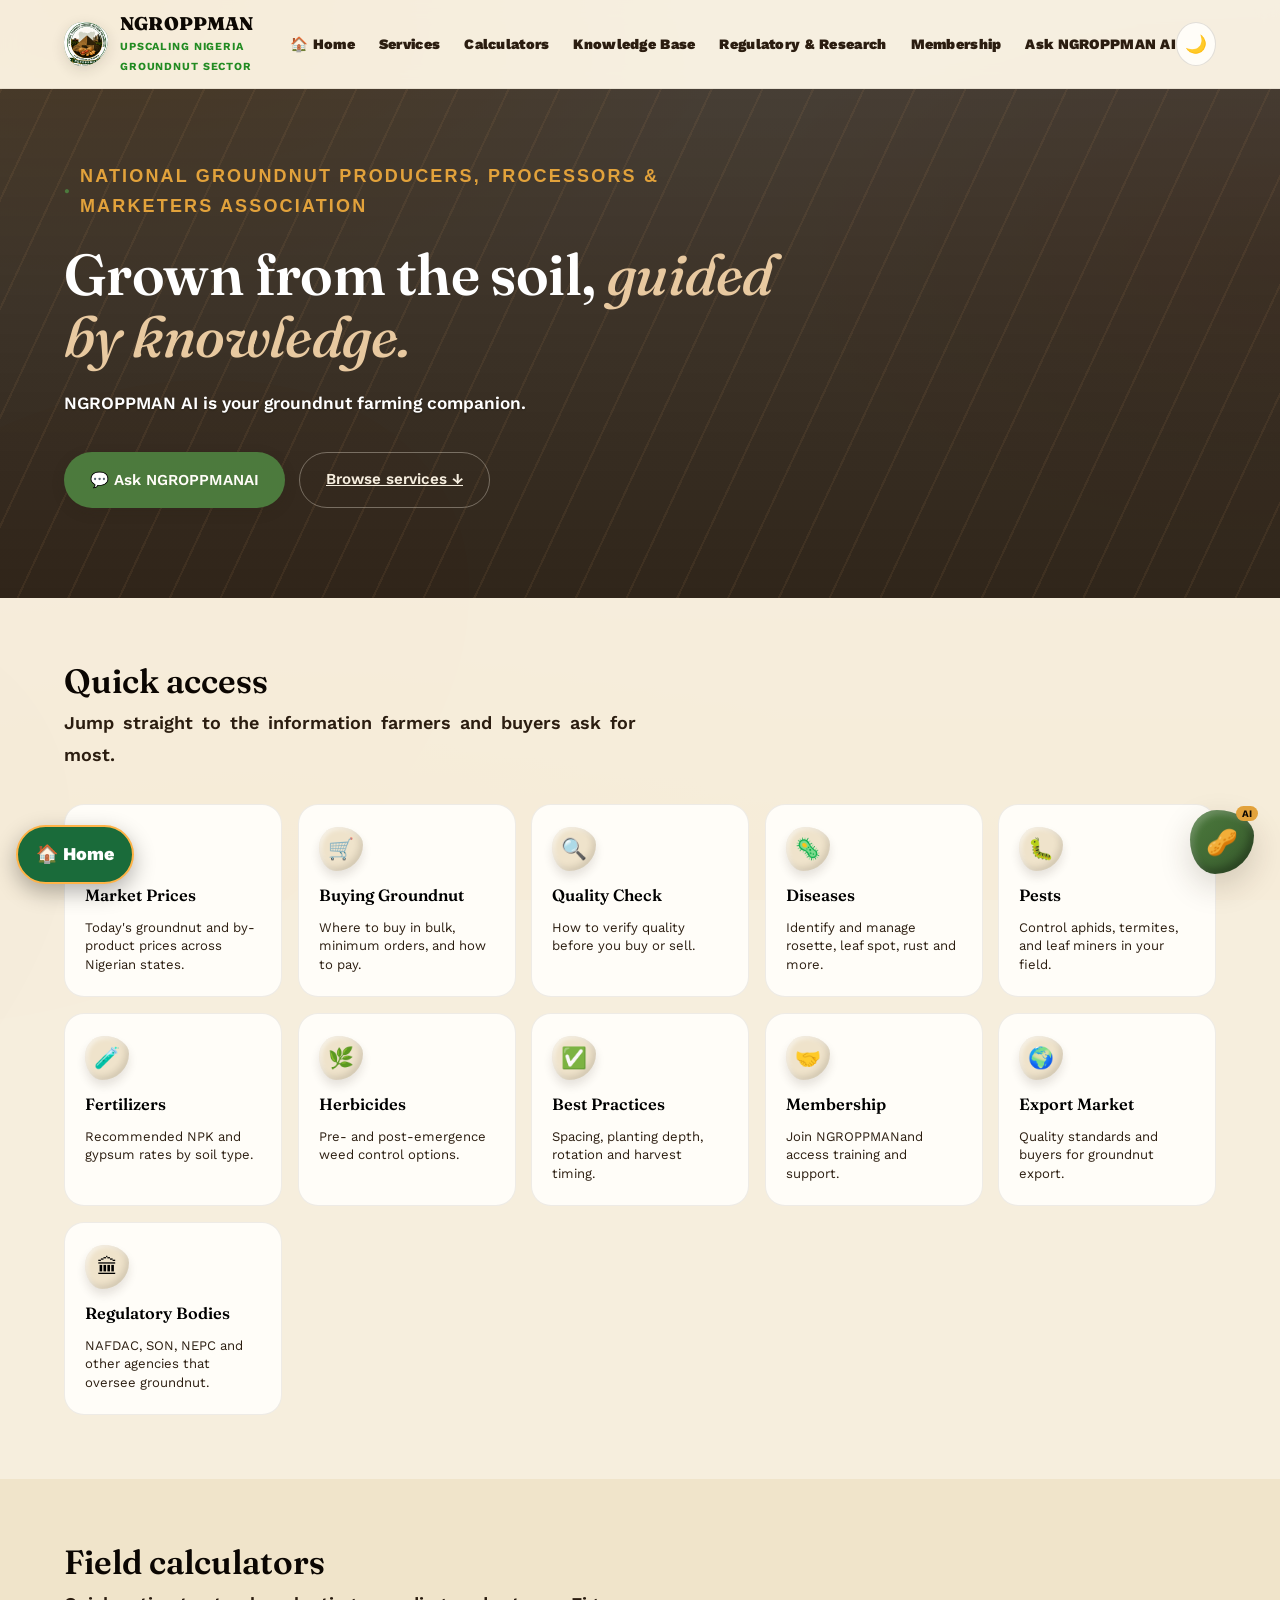
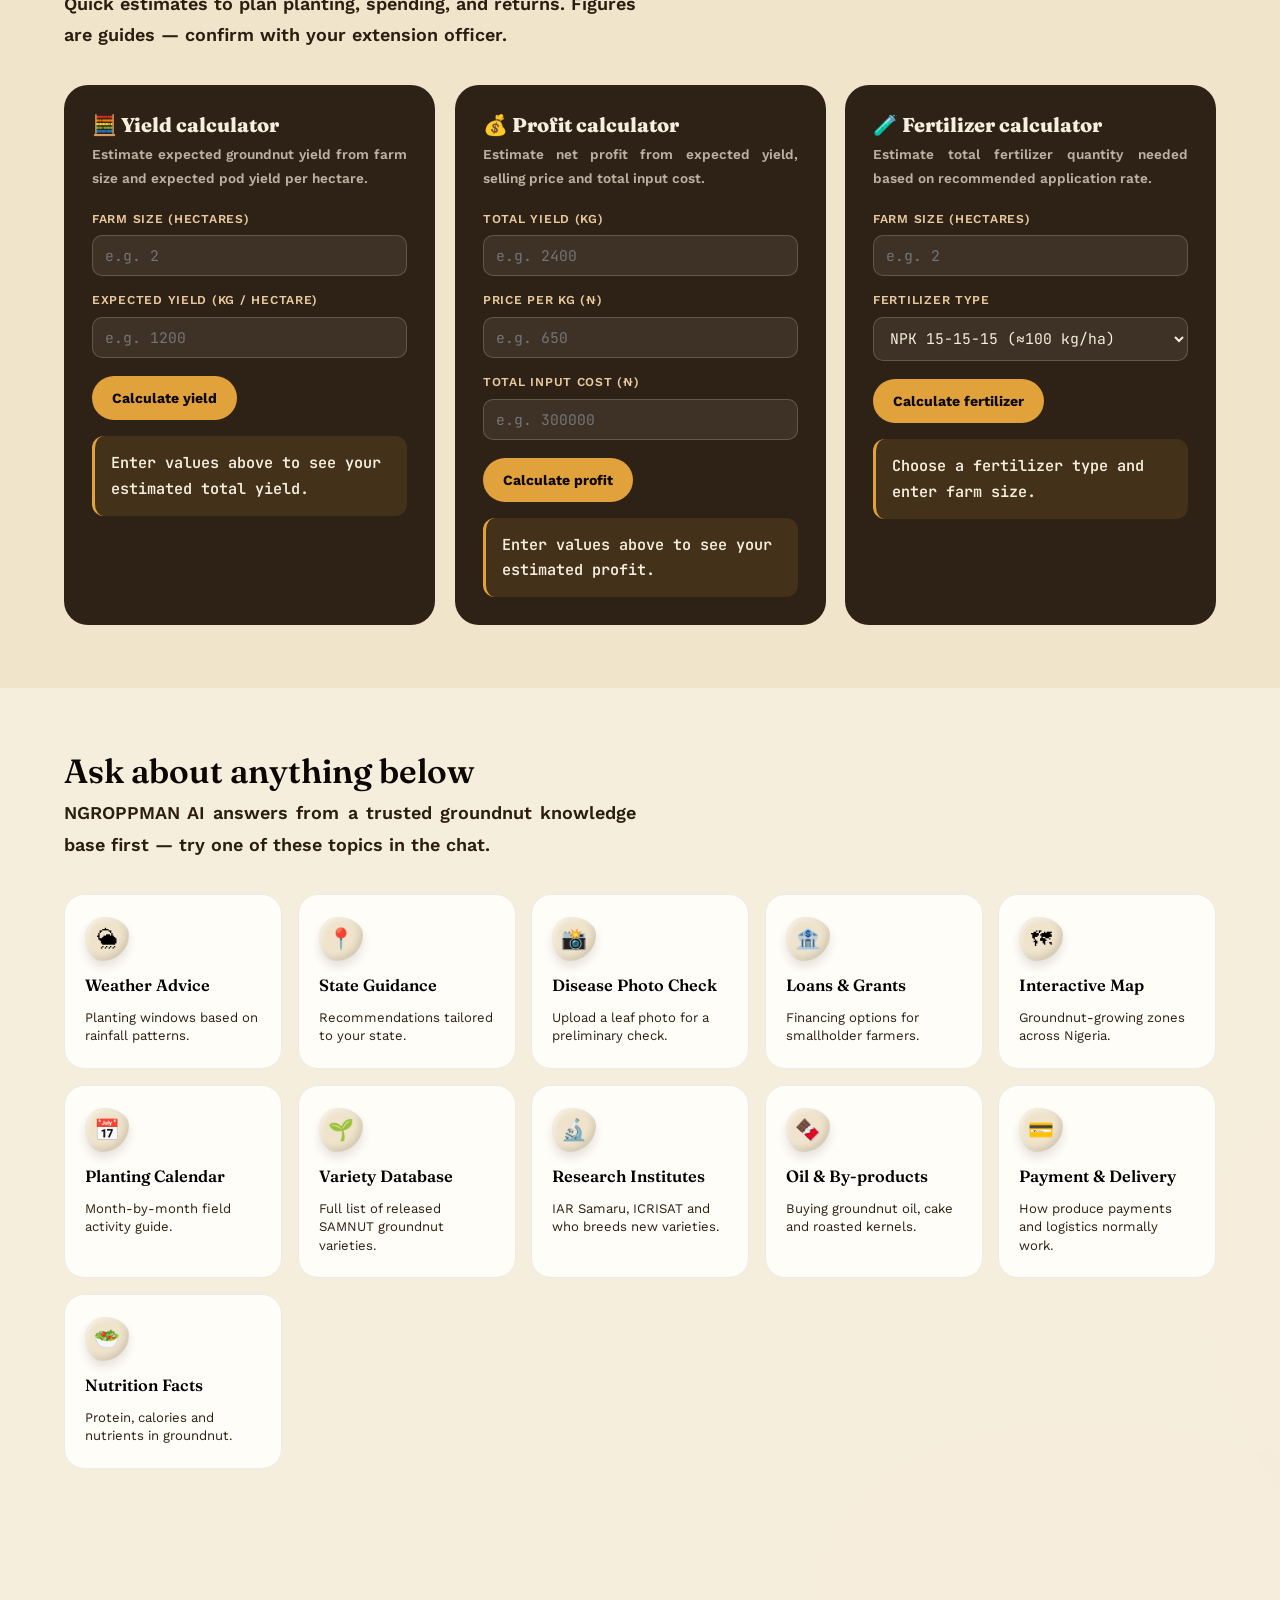
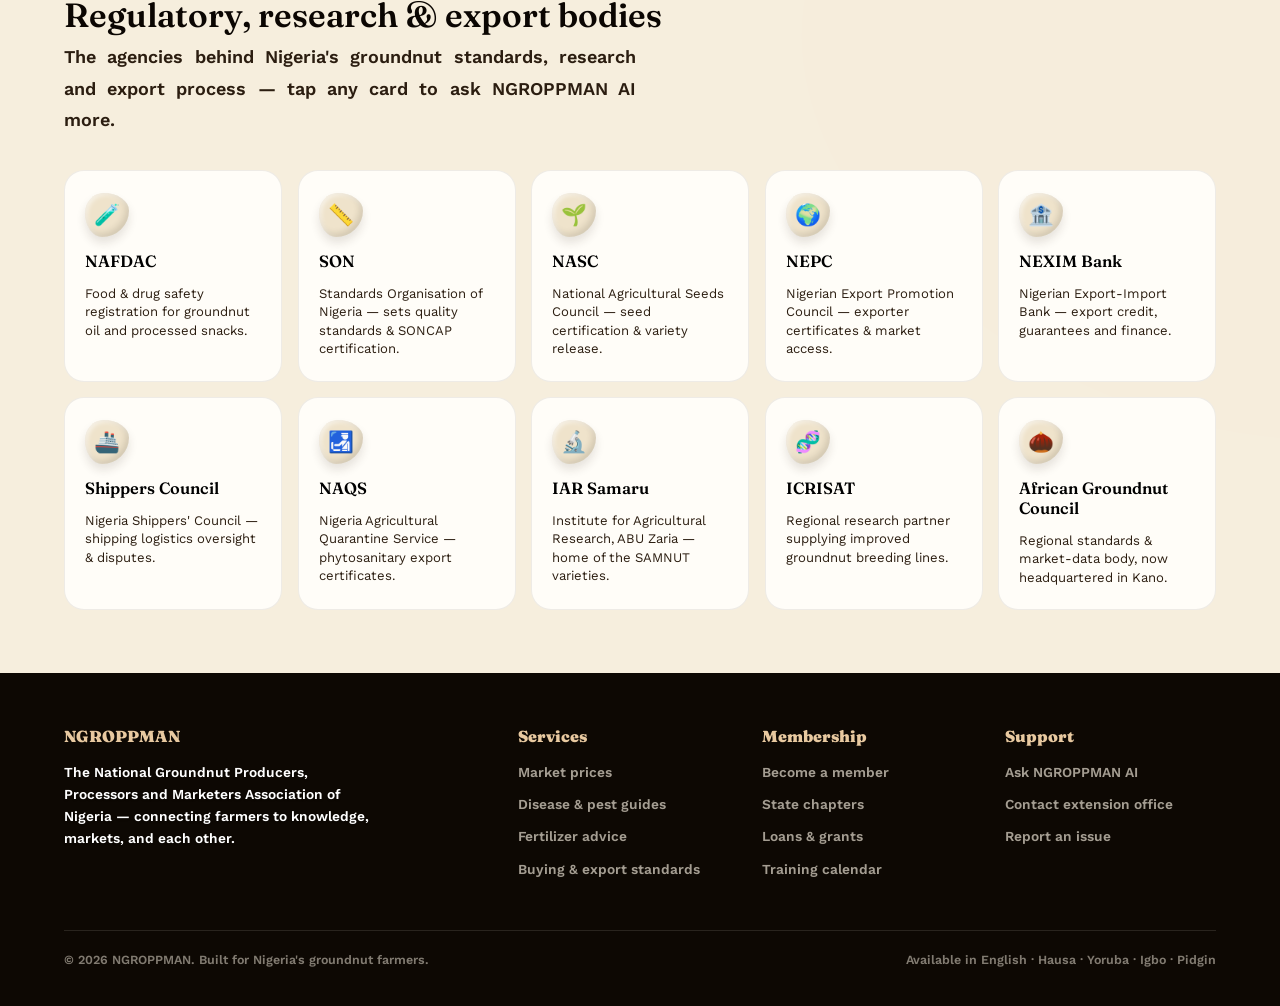
==== commit ac98b4d1: "Add files via upload" ====
--- a/Chatbolt.html
+++ b/Chatbolt.html
@@ -18,8 +18,8 @@
   --cream:#F6EEDF;
   --cream-2:#EFE3CB;
   --sun:#E2A23B;
-  --ink:#241A11;
-  --ink-soft:#5A4A38;
+  --ink:#0d0803;
+  --ink-soft:#2b1d10;
   --white:#FFFDF8;
   --danger:#B4472F;
   --radius-pod: 42% 58% 61% 39% / 46% 40% 60% 54%;
@@ -97,7 +97,7 @@
 .brand-mark-img{width:100%; height:100%; object-fit:cover; display:block;}
 .brand-mark svg{width:26px; height:26px;}
 .brand-text{line-height:1.1;}
-.brand-text strong{font-family:var(--font-display); font-size:1.15rem; letter-spacing:0.01em; display:block; font-weight: bolder; color: #2c2c2c;; }
+.brand-text strong{font-family:var(--font-display); font-size:1.15rem; letter-spacing:0.01em; display:block; font-weight: bolder; color: #0d0803;; }
 .brand-text span{font-size:0.68rem; color:#228b22; text-transform:uppercase; letter-spacing:0.08em; font-weight: bold;}
 nav.top-links{display:flex; gap:24px; align-items:center;}
 nav.top-links a{font-size:0.9rem; font-weight:500; text-decoration:none; color:var(--ink-soft); transition:color .2s; white-space:nowrap;}
@@ -482,11 +482,273 @@
   .footer-bottom{flex-direction:column; align-items:flex-start;}
 }
 </style>
+  <style id="groundnut-theme">
+/* NGROPPMAN groundnut colour theme — bright, bold, readable, responsive
+   Kernel cream · golden shell · amber · skin red-brown · roasted brown · leaf green */
+:root {
+  --gn-kernel: #fffaf0;
+  --gn-cream:  #ffefc9;
+  --gn-gold:   #ffd98a;
+  --gn-amber:  #ffb347;
+  --gn-shell:  #f3d9a4;
+  --gn-skin:   #c8501e;
+  --gn-roast:  #3a1d08;
+  --gn-ink:    #2a1405;
+  --gn-leaf:   #1a6b3a;
+}
+
+html {
+  background: var(--gn-cream);
+  -webkit-text-size-adjust: 100%;
+  text-size-adjust: 100%;
+}
+
+/* ───────── BRIGHT GROUNDNUT BACKGROUND ───────── */
+body {
+  background-color: var(--gn-cream) !important;
+  background-image:
+    url("data:image/svg+xml,%3Csvg xmlns='http://www.w3.org/2000/svg' width='120' height='120' viewBox='0 0 120 120'%3E%3Cg fill='%23c8501e' fill-opacity='.08'%3E%3Cellipse cx='30' cy='28' rx='15' ry='9' transform='rotate(-30 30 28)'/%3E%3Cellipse cx='44' cy='20' rx='12' ry='8' transform='rotate(-30 44 20)'/%3E%3Cellipse cx='90' cy='86' rx='15' ry='9' transform='rotate(25 90 86)'/%3E%3Cellipse cx='76' cy='95' rx='12' ry='8' transform='rotate(25 76 95)'/%3E%3C/g%3E%3Cg fill='%23ffb347' fill-opacity='.22'%3E%3Ccircle cx='96' cy='22' r='3'/%3E%3Ccircle cx='20' cy='92' r='3'/%3E%3Ccircle cx='60' cy='60' r='2'/%3E%3C/g%3E%3C/svg%3E"),
+    radial-gradient(ellipse 70% 50% at 8% 0%,  rgba(255, 179, 71, .60), transparent 70%),
+    radial-gradient(ellipse 60% 50% at 100% 30%, rgba(200, 80, 30, .22), transparent 70%),
+    radial-gradient(ellipse 70% 55% at 20% 100%, rgba(255, 217, 138, .95), transparent 70%),
+    linear-gradient(180deg, var(--gn-kernel) 0%, var(--gn-cream) 50%, var(--gn-gold) 100%) !important;
+  background-attachment: scroll, fixed, fixed, fixed, fixed !important;
+  color: var(--gn-ink);
+  font-weight: 600;
+  font-size: clamp(16px, .35vw + 15px, 18px) !important;
+  line-height: 1.7 !important;
+  overflow-x: hidden;
+  overflow-wrap: break-word;
+}
+
+/* Light sections: bright, sunny groundnut tints */
+.stats-band   { background: linear-gradient(180deg, rgba(255, 250, 240, .92), rgba(255, 239, 201, .85)) !important; }
+.about-band   { background: linear-gradient(135deg, rgba(255, 217, 138, .80), rgba(255, 250, 240, .75)) !important; }
+.sdp-band     { background: linear-gradient(160deg, rgba(255, 250, 240, .90), rgba(255, 217, 138, .80)) !important; }
+.afla-band    { background: linear-gradient(135deg, rgba(255, 239, 201, .88), rgba(255, 179, 71, .55)) !important; }
+.cluster-band { background: linear-gradient(160deg, rgba(255, 217, 138, .80), rgba(255, 250, 240, .88)) !important; }
+.contact-band { background: linear-gradient(135deg, rgba(255, 250, 240, .90), rgba(255, 179, 71, .50)) !important; }
+#leadership   { background: linear-gradient(180deg, rgba(255, 250, 240, .92), rgba(255, 217, 138, .75)) !important; }
+
+/* Bright amber → leaf-green accent stripe at the top of each light section */
+.about-band, .sdp-band, .afla-band, .cluster-band, .contact-band, #leadership, .stats-band {
+  border-top: 5px solid transparent;
+  border-image: linear-gradient(90deg, #ffb347, #c8501e, #1a6b3a) 1;
+}
+
+/* Cards stay bright white and lifted so they pop on the gold */
+.leader-card, .vm-card, .obj-item, .cluster-level, .reg-box {
+  background: #fff;
+  box-shadow: 0 8px 24px rgba(58, 29, 8, .18);
+}
+
+/* ───────── TEXT: BOLD, DARK ON LIGHT, BRIGHT ON DARK ───────── */
+h1, h2, h3, h4 { font-weight: 800; line-height: 1.2; }
+.section-title, .about-band h2, .cluster-band h2 { color: var(--gn-roast) !important; font-weight: 900 !important; }
+.section-label { color: var(--gn-skin) !important; font-weight: 800 !important; }
+
+/* Light sections: very dark roasted text for strong contrast */
+.about-band, .stats-band, .sdp-band, .afla-band, .cluster-band, .contact-band, #leadership {
+  color: var(--gn-ink);
+}
+.about-band p, .sdp-band p, .afla-band p, .cluster-band p, .contact-band p,
+#leadership p, .stats-band p {
+  color: var(--gn-ink);
+}
+
+/* Dark green sections: bright, bold white text */
+.hero, .mission-band, .ngrp-band, .timeline-band, .footer-partners, .ticker-wrap, footer {
+  color: #fff;
+}
+.hero p, .mission-band p, .ngrp-band p, .timeline-band p, .footer-partners p, footer p {
+  color: rgba(255, 255, 255, .97);
+  text-shadow: 0 1px 2px rgba(0, 0, 0, .35);
+}
+.ngrp-band .section-title, .mission-band h2, .mission-band h3, .timeline-band .section-title { color: #fff !important; }
+.ngrp-band .section-label, .mission-band .section-label, .timeline-band .section-label { color: #ffd770 !important; }
+
+/* Bold + justify all body text. Headings, labels, buttons, chips, nav stay as designed */
+:where(section, .section-inner, .about-text, .intro, article) p,
+.intro, .about-text p {
+  text-align: justify;
+  text-justify: inter-word;
+  -webkit-hyphens: auto;
+  hyphens: auto;
+  font-weight: 600;
+  line-height: 1.75;
+}
+:where(section) li:not(.tl-card li):not(nav li):not(footer li) {
+  text-align: justify;
+  text-justify: inter-word;
+  -webkit-hyphens: auto;
+  hyphens: auto;
+  font-weight: 600;
+}
+.tl-card ul li { font-weight: 700; color: #fff; }
+.leader-name { font-weight: 800; }
+.leader-role { font-weight: 700; }
+b, strong { font-weight: 800; }
+
+/* ───────── RESPONSIVE: iPhone, Android, tablet, laptop ───────── */
+img, video, svg, iframe, canvas { max-width: 100%; }
+img { height: auto; }
+table { display: block; max-width: 100%; overflow-x: auto; }
+a, button, .tab-btn, select, input, textarea { touch-action: manipulation; }
+button, .tab-btn, a.btn, [role="button"], select, input[type="submit"] { min-height: 44px; }
+input, select, textarea { font-size: 16px; } /* stops iPhone zooming into form fields */
+
+@supports (padding: max(0px)) {
+  body { padding-left: env(safe-area-inset-left); padding-right: env(safe-area-inset-right); }
+}
+
+/* Phones */
+@media (max-width: 640px) {
+  body { font-size: 16px !important; }
+  p, .intro { line-height: 1.7; }
+  .section-title { font-size: clamp(1.7rem, 7vw, 2.2rem) !important; }
+  .section, .about-band, .sdp-band, .afla-band, .cluster-band, .contact-band, .timeline-band {
+    padding-left: 16px !important;
+    padding-right: 16px !important;
+  }
+  /* Narrow columns: tighter justify gaps */
+  :where(section, .section-inner, .about-text, article) p { word-spacing: -.05em; }
+}
+
+/* Tablets */
+@media (min-width: 641px) and (max-width: 1024px) {
+  .section-inner, .about-inner, .cluster-inner, .ngrp-inner { padding-left: 24px; padding-right: 24px; }
+}
+
+/* Large laptops / desktops: keep line length comfortable */
+@media (min-width: 1400px) {
+  body { font-size: 18px !important; }
+}
+
+/* Other pages: headers */
+.header { border-bottom: 4px solid var(--gn-amber); }
+.header h1 { font-weight: 900; }
+.header p { font-weight: 600; opacity: 1; }
+
+@media (prefers-contrast: more) {
+  body { font-weight: 700; }
+}
+
+/* ───────── DARKER, BOLDER DARK TEXT ───────── */
+:root { --gn-ink: #0b0602; --gn-roast: #1c0e03; }
+.about-band, .stats-band, .sdp-band, .afla-band, .cluster-band, .contact-band, #leadership,
+.leader-card, .vm-card, .obj-item, .cluster-level, .reg-box {
+  color: #0b0602;
+}
+.about-band p, .stats-band p, .sdp-band p, .afla-band p, .cluster-band p, .contact-band p, #leadership p,
+.about-band li, .sdp-band li, .afla-band li, .cluster-band li, .contact-band li, #leadership li,
+.vm-card p, .obj-item p, .obj-item span, .cluster-level p, .reg-box label, .reg-box p {
+  color: #0b0602 !important;
+  font-weight: 700 !important;
+}
+.about-band h2, .about-band h3, .sdp-band h2, .sdp-band h3, .afla-band h2, .afla-band h3,
+.cluster-band h2, .cluster-band h3, .contact-band h2, #leadership h2, .section-title,
+.vm-card h3, .obj-item h3, .cluster-level h3, .leader-name {
+  color: #1c0e03 !important;
+  font-weight: 900 !important;
+}
+.leader-role { color: #8a2f08 !important; font-weight: 800 !important; }
+.section-label { color: #a63a0b !important; font-weight: 900 !important; }
+/* keep the white text on the green sections */
+.hero p, .mission-band p, .ngrp-band p, .timeline-band p, .footer-partners p, footer p { color: #fff !important; }
+
+/* ───────── VERY BOLD TEXT: Cluster System cards ───────── */
+.cluster-level .cl-title {
+  color: #0b0602 !important;
+  font-weight: 900 !important;
+  font-size: 1.05em;
+}
+.cluster-level .cl-items,
+.cluster-level .cl-items * {
+  color: #0b0602 !important;
+  font-weight: 900 !important;
+  font-size: 1em;
+  line-height: 1.6;
+  -webkit-text-stroke: .25px #0b0602; /* extra thickness on top of the font weight */
+}
+.cluster-band > * p, .cluster-structure + p { font-weight: 800 !important; color: #0b0602 !important; }
+
+/* ───────── VERY BOLD TEXT: Aflatoxin section ───────── */
+.afla-outcomes > div {
+  font-size: 16px !important;
+  font-weight: 900 !important;
+  color: #0b0602 !important;
+  line-height: 1.5;
+  -webkit-text-stroke: .25px #0b0602;
+}
+.afla-outcomes > div span {
+  color: #0d7a35 !important;
+  font-weight: 900 !important;
+  font-size: 19px !important;
+  -webkit-text-stroke: 0;
+}
+.afla-band h3 { color: #1c0e03 !important; font-weight: 900 !important; }
+.afla-band .afla-act, .afla-band .afla-act * { font-weight: 800; }
+.afla-band .afla-stat-lbl { font-weight: 800 !important; }
+
+/* ───────── VERY BOLD TEXT: SDP goal cards ───────── */
+.sdp-card .sdp-goal   { color: #8a2f08 !important; font-weight: 900 !important; }
+.sdp-card .sdp-title  { color: #0b0602 !important; font-weight: 900 !important; font-size: 1.08em; }
+.sdp-card .sdp-target,
+.sdp-card .sdp-target strong {
+  color: #0b0602 !important;
+  font-weight: 900 !important;
+  font-size: 15px;
+  line-height: 1.6;
+  -webkit-text-stroke: .25px #0b0602;
+}
+.sdp-card .sdp-target strong { color: #0d6a2e !important; display: block; margin-top: 8px; -webkit-text-stroke: .2px #0d6a2e; }
+.sdp-band > .sdp-inner p, .sdp-band p { font-weight: 800; }
+
+/* ───────── GOAL labels: bigger, heavier, darker ───────── */
+.sdp-goal, .sdp-card .sdp-goal {
+  font-size: 14px !important;
+  font-weight: 900 !important;
+  letter-spacing: .14em;
+  color: #7a2606 !important;
+  -webkit-text-stroke: .5px #7a2606;
+  margin-bottom: 8px !important;
+}
+
+/* ───────── SDP cards: strongest weight for every line ───────── */
+.sdp-card, .sdp-card * { font-weight: 900 !important; }
+.sdp-card .sdp-title { font-size: 20px !important; color: #0b0602 !important; -webkit-text-stroke: .3px #0b0602; }
+.sdp-card .sdp-target { font-size: 16px !important; color: #1a0d03 !important; }
+
+
+/* ───────── Hero tagline & brand title: brighter, heavier ───────── */
+.hero-eyebrow {
+  color: #fff !important;
+  font-weight: 900 !important;
+  font-size: clamp(14px, 2.4vw, 20px) !important;
+  letter-spacing: .06em;
+  text-shadow: 0 2px 6px rgba(0, 0, 0, .45);
+  -webkit-text-stroke: .35px #fff;
+}
+.brand-title, .brand-title span { font-weight: 900 !important; }
+
+/* ───────── Navigation menus: heavier and brighter ───────── */
+.nav-secondary a, .nav-links a, nav a, .nav-mobile a, .top-links a {
+  font-weight: 900 !important;
+  letter-spacing: .02em;
+}
+.nav-secondary a {
+  color: #fff !important;
+  font-size: clamp(14px, 1.3vw, 16px) !important;
+  text-shadow: 0 1px 3px rgba(0, 0, 0, .45);
+  -webkit-text-stroke: .3px #fff;
+}
+.nav-secondary a:hover, .nav-secondary a:focus-visible { color: #ffd770 !important; -webkit-text-stroke-color: #ffd770; }
+</style>
 </head>
 <body>
 
 <header>
-  <div class="brand">
+  <a class="brand" href="index.html" aria-label="NGROPPMAN Home" style="text-decoration:none;color:inherit">
     <div class="brand-mark" aria-label="NGROPPMAN logo">
       <img src="ngroppman logo.jpeg">
     </div>
@@ -494,8 +756,9 @@
       <strong>NGROPPMAN</strong>
       <span>Upscaling Nigeria Groundnut Sector</span>
     </div>
-  </div>
+  </a>
   <nav class="top-links" id="topNav">
+    <a href="index.html">🏠 Home</a>
     <a href="#quick-access">Services</a>
     <a href="#tools">Calculators</a>
     <a href="#kb">Knowledge Base</a>
@@ -1303,5 +1566,18 @@
   setTimeout(attachAll, 300);
 })();
 </script>
+
+<a href="index.html" id="homeFab" aria-label="Back to NGROPPMAN home page">🏠 Home</a>
+<style>
+#homeFab{position:fixed;left:16px;bottom:16px;z-index:9998;background:#1a6b3a;color:#fff;font-weight:800;text-decoration:none;
+  padding:12px 18px;border-radius:999px;box-shadow:0 8px 22px rgba(0,0,0,.3);border:2px solid #ffb347;min-height:44px;display:inline-flex;align-items:center}
+#homeFab:hover{background:#124d2b}
+</style>
+<script>
+  // Open the AI chat straight away when arriving from the home page (Chatbolt.html?chat=1)
+  window.addEventListener('load',function(){
+    if(/[?&]chat=1/.test(location.search) && typeof openChat==='function'){ openChat(); }
+  });
+</script>
 </body>
 </html>
